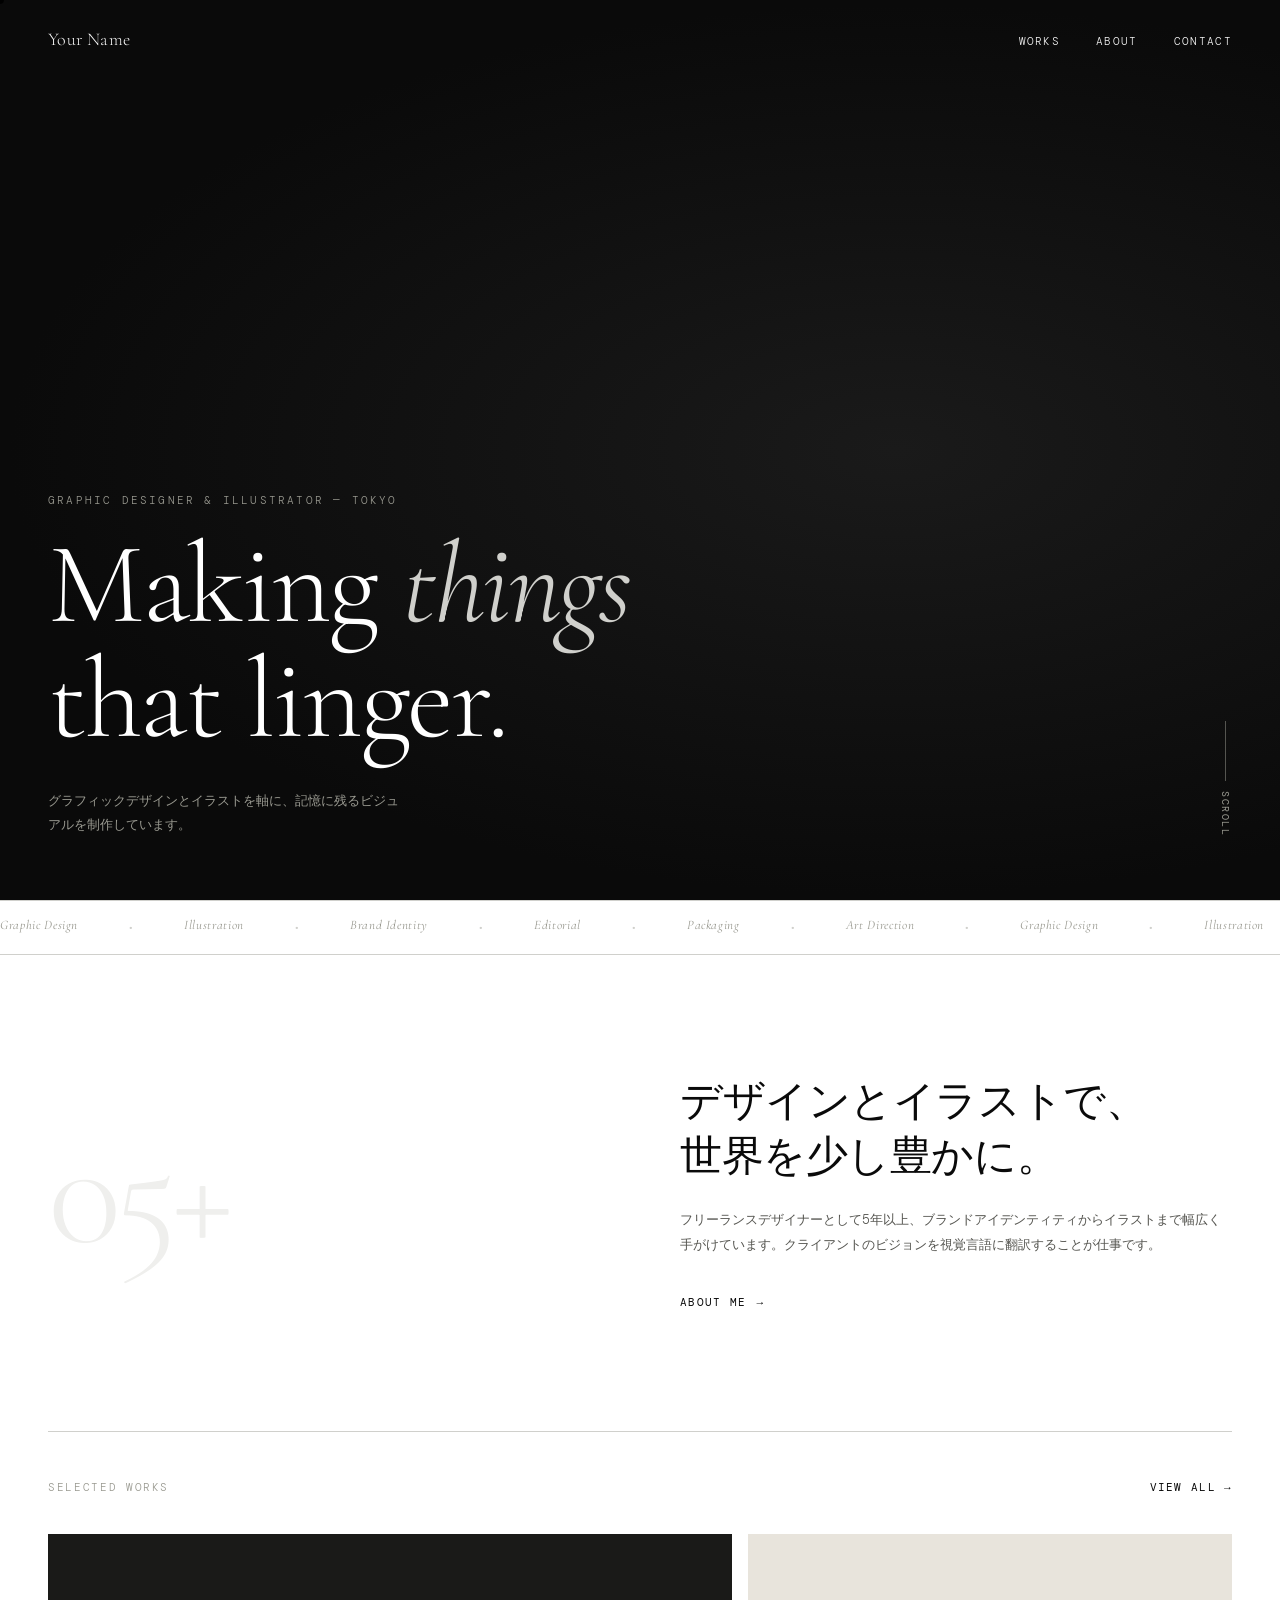
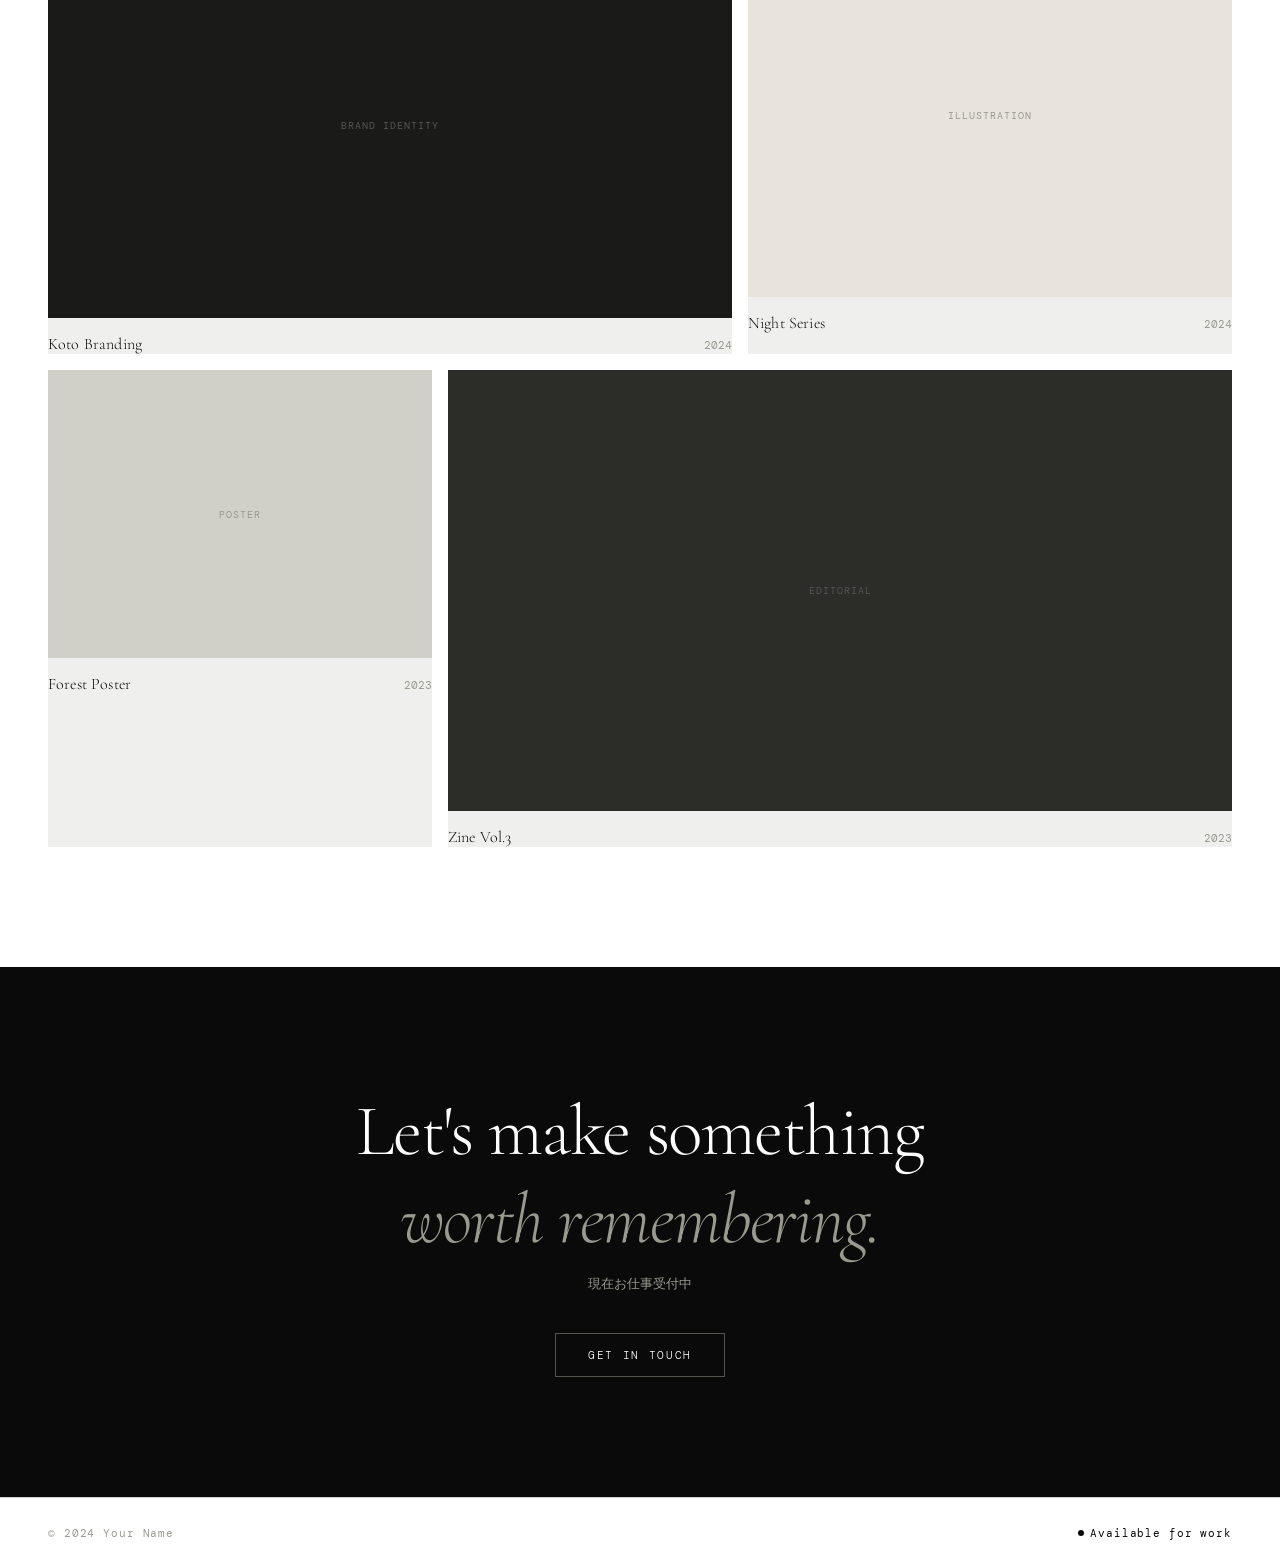
==== index.html @ 1dc5d1f5 "Add files via upload" ====
<!DOCTYPE html>
<html lang="ja">
<head>
  <meta charset="UTF-8" />
  <meta name="viewport" content="width=device-width, initial-scale=1.0" />
  <title>Your Name — Graphic Designer & Illustrator</title>
  <link rel="stylesheet" href="css/style.css" />
  <style>
    /* ── Hero ── */
    .hero {
      height: 100vh;
      background: var(--black);
      display: flex;
      flex-direction: column;
      justify-content: flex-end;
      padding: 0 48px 64px;
      position: relative;
      overflow: hidden;
    }

    .hero::before {
      content: '';
      position: absolute;
      inset: 0;
      background: radial-gradient(ellipse at 70% 50%, #1a1a1a 0%, var(--black) 70%);
    }

    .hero-eyebrow {
      font-size: 11px;
      font-weight: 300;
      color: var(--gray-500);
      letter-spacing: 0.2em;
      text-transform: uppercase;
      margin-bottom: 20px;
      position: relative;
      z-index: 1;
      opacity: 0;
      animation: fadeUp 1s var(--ease-out) 0.3s forwards;
    }

    .hero-title {
      font-family: var(--font-serif);
      font-size: clamp(56px, 9vw, 120px);
      font-weight: 300;
      color: var(--white);
      line-height: 1.0;
      letter-spacing: -0.02em;
      position: relative;
      z-index: 1;
      opacity: 0;
      animation: fadeUp 1.2s var(--ease-out) 0.5s forwards;
    }

    .hero-title em {
      font-style: italic;
      color: var(--gray-300);
    }

    .hero-sub {
      margin-top: 32px;
      font-size: 13px;
      font-weight: 300;
      color: var(--gray-500);
      line-height: 1.8;
      max-width: 360px;
      position: relative;
      z-index: 1;
      opacity: 0;
      animation: fadeUp 1s var(--ease-out) 0.8s forwards;
    }

    .hero-scroll {
      position: absolute;
      right: 48px;
      bottom: 64px;
      display: flex;
      flex-direction: column;
      align-items: center;
      gap: 10px;
      z-index: 1;
      opacity: 0;
      animation: fadeIn 1s var(--ease-out) 1.2s forwards;
    }

    .hero-scroll span {
      font-size: 10px;
      color: var(--gray-500);
      letter-spacing: 0.15em;
      text-transform: uppercase;
      writing-mode: vertical-rl;
    }

    .hero-scroll-line {
      width: 0.5px;
      height: 60px;
      background: var(--gray-700);
      position: relative;
      overflow: hidden;
    }

    .hero-scroll-line::after {
      content: '';
      position: absolute;
      top: -100%;
      left: 0;
      width: 100%;
      height: 100%;
      background: var(--gray-300);
      animation: scrollLine 2s var(--ease-in-out) 1.5s infinite;
    }

    @keyframes scrollLine {
      0% { top: -100%; }
      100% { top: 100%; }
    }

    @keyframes fadeUp {
      from { opacity: 0; transform: translateY(30px); }
      to { opacity: 1; transform: translateY(0); }
    }

    @keyframes fadeIn {
      from { opacity: 0; }
      to { opacity: 1; }
    }

    /* ── Marquee ── */
    .marquee-wrap {
      overflow: hidden;
      border-top: 0.5px solid var(--gray-300);
      border-bottom: 0.5px solid var(--gray-300);
      padding: 16px 0;
    }

    .marquee-track {
      display: flex;
      gap: 48px;
      animation: marquee 20s linear infinite;
      white-space: nowrap;
    }

    .marquee-item {
      font-family: var(--font-serif);
      font-size: 13px;
      font-style: italic;
      color: var(--gray-500);
      letter-spacing: 0.05em;
      flex-shrink: 0;
    }

    .marquee-dot {
      color: var(--gray-300);
    }

    @keyframes marquee {
      from { transform: translateX(0); }
      to { transform: translateX(-50%); }
    }

    /* ── About strip ── */
    .about-strip {
      padding: 120px 48px;
      display: grid;
      grid-template-columns: 1fr 1fr;
      gap: 80px;
      align-items: center;
    }

    .about-number {
      font-family: var(--font-serif);
      font-size: clamp(80px, 12vw, 160px);
      font-weight: 300;
      color: var(--gray-100);
      line-height: 1;
      letter-spacing: -0.04em;
    }

    .about-content h2 {
      font-family: var(--font-serif);
      font-size: clamp(28px, 4vw, 42px);
      font-weight: 300;
      line-height: 1.3;
      margin-bottom: 24px;
      letter-spacing: -0.01em;
    }

    .about-content p {
      font-size: 13px;
      font-weight: 300;
      color: var(--gray-700);
      line-height: 1.9;
      margin-bottom: 32px;
    }

    .text-link {
      font-size: 11px;
      letter-spacing: 0.12em;
      text-transform: uppercase;
      color: var(--black);
      display: inline-flex;
      align-items: center;
      gap: 10px;
    }

    .text-link::after {
      content: '→';
      transition: transform 0.3s var(--ease-out);
    }

    .text-link:hover::after {
      transform: translateX(6px);
    }

    /* ── Works section ── */
    .works-section {
      padding: 0 48px 120px;
    }

    .section-header {
      display: flex;
      justify-content: space-between;
      align-items: baseline;
      padding: 48px 0 40px;
      border-top: 0.5px solid var(--gray-300);
    }

    .section-label {
      font-size: 11px;
      font-weight: 300;
      letter-spacing: 0.15em;
      text-transform: uppercase;
      color: var(--gray-500);
    }

    .section-link {
      font-size: 11px;
      letter-spacing: 0.12em;
      text-transform: uppercase;
      display: inline-flex;
      align-items: center;
      gap: 8px;
      transition: gap 0.3s var(--ease-out);
    }

    .section-link:hover {
      gap: 14px;
    }

    .section-link::after { content: '→'; }

    /* Works grid */
    .works-grid {
      display: grid;
      grid-template-columns: repeat(12, 1fr);
      gap: 16px;
    }

    .work-card {
      position: relative;
      overflow: hidden;
      background: var(--gray-100);
      display: block;
    }

    .work-card:nth-child(1) { grid-column: span 7; }
    .work-card:nth-child(2) { grid-column: span 5; }
    .work-card:nth-child(3) { grid-column: span 4; }
    .work-card:nth-child(4) { grid-column: span 8; }

    .work-thumb {
      width: 100%;
      aspect-ratio: 4/3;
      display: flex;
      align-items: center;
      justify-content: center;
      overflow: hidden;
      position: relative;
    }

    .work-card:nth-child(1) .work-thumb,
    .work-card:nth-child(4) .work-thumb { aspect-ratio: 16/9; }

    .work-thumb-inner {
      width: 100%;
      height: 100%;
      transition: transform 0.8s var(--ease-out);
      display: flex;
      align-items: center;
      justify-content: center;
    }

    .work-card:hover .work-thumb-inner {
      transform: scale(1.04);
    }

    .work-thumb-label {
      font-size: 10px;
      color: var(--gray-500);
      letter-spacing: 0.1em;
      text-transform: uppercase;
    }

    .work-overlay {
      position: absolute;
      inset: 0;
      background: var(--black);
      opacity: 0;
      transition: opacity 0.4s var(--ease-out);
      display: flex;
      flex-direction: column;
      justify-content: flex-end;
      padding: 24px;
    }

    .work-card:hover .work-overlay {
      opacity: 0.85;
    }

    .work-overlay-title {
      font-family: var(--font-serif);
      font-size: 22px;
      font-weight: 300;
      color: var(--white);
      transform: translateY(10px);
      transition: transform 0.4s var(--ease-out);
      letter-spacing: -0.01em;
    }

    .work-overlay-cat {
      font-size: 10px;
      color: var(--gray-500);
      letter-spacing: 0.12em;
      text-transform: uppercase;
      margin-top: 4px;
      transform: translateY(10px);
      transition: transform 0.4s var(--ease-out) 0.05s;
    }

    .work-card:hover .work-overlay-title,
    .work-card:hover .work-overlay-cat {
      transform: translateY(0);
    }

    .work-info {
      padding: 16px 0 0;
      display: flex;
      justify-content: space-between;
      align-items: baseline;
    }

    .work-name {
      font-family: var(--font-serif);
      font-size: 16px;
      font-weight: 300;
      letter-spacing: 0.01em;
    }

    .work-year {
      font-size: 11px;
      color: var(--gray-500);
    }

    /* ── CTA section ── */
    .cta-section {
      padding: 120px 48px;
      background: var(--black);
      text-align: center;
    }

    .cta-section h2 {
      font-family: var(--font-serif);
      font-size: clamp(36px, 6vw, 72px);
      font-weight: 300;
      color: var(--white);
      letter-spacing: -0.02em;
      margin-bottom: 12px;
    }

    .cta-section h2 em {
      font-style: italic;
      color: var(--gray-500);
    }

    .cta-section p {
      font-size: 13px;
      color: var(--gray-500);
      margin-bottom: 40px;
    }

    .btn-outline {
      display: inline-block;
      border: 0.5px solid var(--gray-700);
      color: var(--white);
      font-family: var(--font-mono);
      font-size: 11px;
      font-weight: 300;
      letter-spacing: 0.15em;
      text-transform: uppercase;
      padding: 14px 32px;
      transition: background 0.3s, color 0.3s, border-color 0.3s;
    }

    .btn-outline:hover {
      background: var(--white);
      color: var(--black);
      border-color: var(--white);
    }

    @media (max-width: 768px) {
      .hero { padding: 0 24px 48px; }
      .hero-scroll { display: none; }
      .about-strip { grid-template-columns: 1fr; padding: 80px 24px; gap: 40px; }
      .works-section { padding: 0 24px 80px; }
      .work-card:nth-child(n) { grid-column: span 12; }
      .cta-section { padding: 80px 24px; }
    }
  </style>
</head>
<body>

  <div class="cursor"></div>

  <nav class="nav">
    <a href="index.html" class="nav-logo">Your Name</a>
    <ul class="nav-links">
      <li><a href="works.html">Works</a></li>
      <li><a href="about.html">About</a></li>
      <li><a href="contact.html">Contact</a></li>
    </ul>
  </nav>

  <!-- Hero -->
  <section class="hero">
    <p class="hero-eyebrow">Graphic Designer &amp; Illustrator — Tokyo</p>
    <h1 class="hero-title">Making <em>things</em><br>that linger.</h1>
    <p class="hero-sub">グラフィックデザインとイラストを軸に、記憶に残るビジュアルを制作しています。</p>
    <div class="hero-scroll">
      <div class="hero-scroll-line"></div>
      <span>Scroll</span>
    </div>
  </section>

  <!-- Marquee -->
  <div class="marquee-wrap">
    <div class="marquee-track">
      <span class="marquee-item">Graphic Design</span>
      <span class="marquee-dot">·</span>
      <span class="marquee-item">Illustration</span>
      <span class="marquee-dot">·</span>
      <span class="marquee-item">Brand Identity</span>
      <span class="marquee-dot">·</span>
      <span class="marquee-item">Editorial</span>
      <span class="marquee-dot">·</span>
      <span class="marquee-item">Packaging</span>
      <span class="marquee-dot">·</span>
      <span class="marquee-item">Art Direction</span>
      <span class="marquee-dot">·</span>
      <span class="marquee-item">Graphic Design</span>
      <span class="marquee-dot">·</span>
      <span class="marquee-item">Illustration</span>
      <span class="marquee-dot">·</span>
      <span class="marquee-item">Brand Identity</span>
      <span class="marquee-dot">·</span>
      <span class="marquee-item">Editorial</span>
      <span class="marquee-dot">·</span>
      <span class="marquee-item">Packaging</span>
      <span class="marquee-dot">·</span>
      <span class="marquee-item">Art Direction</span>
      <span class="marquee-dot">·</span>
    </div>
  </div>

  <!-- About strip -->
  <section class="about-strip">
    <div class="about-number js-scroll-reveal">05+</div>
    <div class="about-content">
      <h2 class="js-scroll-reveal">デザインとイラストで、<br>世界を少し豊かに。</h2>
      <p class="js-scroll-reveal reveal-delay-1">フリーランスデザイナーとして5年以上、ブランドアイデンティティからイラストまで幅広く手がけています。クライアントのビジョンを視覚言語に翻訳することが仕事です。</p>
      <a href="about.html" class="text-link js-scroll-reveal reveal-delay-2">About me</a>
    </div>
  </section>

  <!-- Works -->
  <section class="works-section">
    <div class="section-header js-scroll-reveal">
      <span class="section-label">Selected Works</span>
      <a href="works.html" class="section-link">View all</a>
    </div>

    <div class="works-grid">
      <a href="work-detail.html" class="work-card js-scroll-reveal">
        <div class="work-thumb">
          <div class="work-thumb-inner" style="background: #1a1a18;">
            <span class="work-thumb-label" style="color:#555;">Brand Identity</span>
          </div>
        </div>
        <div class="work-overlay">
          <div class="work-overlay-title">Koto Branding</div>
          <div class="work-overlay-cat">Graphic Design · 2024</div>
        </div>
        <div class="work-info">
          <span class="work-name">Koto Branding</span>
          <span class="work-year">2024</span>
        </div>
      </a>

      <a href="work-detail.html" class="work-card js-scroll-reveal reveal-delay-1">
        <div class="work-thumb">
          <div class="work-thumb-inner" style="background: #e8e4dc;">
            <span class="work-thumb-label">Illustration</span>
          </div>
        </div>
        <div class="work-overlay">
          <div class="work-overlay-title">Night Series</div>
          <div class="work-overlay-cat">Illustration · 2024</div>
        </div>
        <div class="work-info">
          <span class="work-name">Night Series</span>
          <span class="work-year">2024</span>
        </div>
      </a>

      <a href="work-detail.html" class="work-card js-scroll-reveal reveal-delay-2">
        <div class="work-thumb">
          <div class="work-thumb-inner" style="background: #d0cfc8;">
            <span class="work-thumb-label">Poster</span>
          </div>
        </div>
        <div class="work-overlay">
          <div class="work-overlay-title">Forest Poster</div>
          <div class="work-overlay-cat">Graphic Design · 2023</div>
        </div>
        <div class="work-info">
          <span class="work-name">Forest Poster</span>
          <span class="work-year">2023</span>
        </div>
      </a>

      <a href="work-detail.html" class="work-card js-scroll-reveal reveal-delay-3">
        <div class="work-thumb">
          <div class="work-thumb-inner" style="background: #2c2c28;">
            <span class="work-thumb-label" style="color:#555;">Editorial</span>
          </div>
        </div>
        <div class="work-overlay">
          <div class="work-overlay-title">Zine Vol.3</div>
          <div class="work-overlay-cat">Illustration · 2023</div>
        </div>
        <div class="work-info">
          <span class="work-name">Zine Vol.3</span>
          <span class="work-year">2023</span>
        </div>
      </a>
    </div>
  </section>

  <!-- CTA -->
  <section class="cta-section">
    <h2 class="js-scroll-reveal">Let's make something<br><em>worth remembering.</em></h2>
    <p class="js-scroll-reveal reveal-delay-1">現在お仕事受付中</p>
    <a href="contact.html" class="btn-outline js-scroll-reveal reveal-delay-2">Get in touch</a>
  </section>

  <footer class="footer">
    <div class="footer-left">© 2024 Your Name</div>
    <div class="footer-right">
      <div class="footer-dot"></div>
      Available for work
    </div>
  </footer>

  <script src="js/main.js"></script>
</body>
</html>
---- css/style.css ----
@import url('https://fonts.googleapis.com/css2?family=Cormorant+Garamond:ital,wght@0,300;0,400;0,500;1,300;1,400&family=DM+Mono:wght@300;400&display=swap');

*, *::before, *::after {
  box-sizing: border-box;
  margin: 0;
  padding: 0;
}

:root {
  --white: #ffffff;
  --off-white: #f7f7f5;
  --gray-100: #efefed;
  --gray-300: #d0d0cc;
  --gray-500: #999990;
  --gray-700: #555550;
  --black: #0a0a0a;
  --font-serif: 'Cormorant Garamond', Georgia, serif;
  --font-mono: 'DM Mono', monospace;
  --ease-out: cubic-bezier(0.16, 1, 0.3, 1);
  --ease-in-out: cubic-bezier(0.65, 0, 0.35, 1);
}

html {
  font-family: var(--font-mono);
  background: var(--white);
  color: var(--black);
  -webkit-font-smoothing: antialiased;
  scroll-behavior: smooth;
}

body {
  min-height: 100vh;
  overflow-x: hidden;
}

a { text-decoration: none; color: inherit; }
img { display: block; width: 100%; height: 100%; object-fit: cover; }

/* ── Custom cursor ── */
*, *::before, *::after { cursor: none !important; }

.cursor {
  position: fixed;
  width: 8px;
  height: 8px;
  background: var(--black);
  border-radius: 50%;
  pointer-events: none;
  z-index: 9999;
  transform: translate(-50%, -50%);
  transition: width 0.3s var(--ease-out), height 0.3s var(--ease-out), background 0.3s;
  mix-blend-mode: difference;
}

.cursor.hover {
  width: 40px;
  height: 40px;
}

/* ── Nav ── */
.nav {
  position: fixed;
  top: 0;
  left: 0;
  right: 0;
  z-index: 100;
  display: flex;
  justify-content: space-between;
  align-items: center;
  padding: 28px 48px;
  mix-blend-mode: difference;
}

.nav-logo {
  font-family: var(--font-serif);
  font-size: 18px;
  font-weight: 300;
  color: var(--white);
  letter-spacing: 0.02em;
}

.nav-links {
  display: flex;
  gap: 36px;
  list-style: none;
}

.nav-links a {
  font-size: 11px;
  font-weight: 300;
  color: var(--white);
  letter-spacing: 0.12em;
  text-transform: uppercase;
  position: relative;
}

.nav-links a::after {
  content: '';
  position: absolute;
  bottom: -2px;
  left: 0;
  width: 0;
  height: 0.5px;
  background: var(--white);
  transition: width 0.4s var(--ease-out);
}

.nav-links a:hover::after,
.nav-links a.active::after {
  width: 100%;
}

/* ── Scroll reveal ── */
.reveal {
  opacity: 0;
  transform: translateY(32px);
  transition: opacity 0.9s var(--ease-out), transform 0.9s var(--ease-out);
}

.reveal.visible {
  opacity: 1;
  transform: translateY(0);
}

.reveal-delay-1 { transition-delay: 0.1s; }
.reveal-delay-2 { transition-delay: 0.2s; }
.reveal-delay-3 { transition-delay: 0.3s; }
.reveal-delay-4 { transition-delay: 0.4s; }

/* ── Section divider ── */
.divider {
  width: 100%;
  height: 0.5px;
  background: var(--gray-300);
}

/* ── Footer ── */
.footer {
  padding: 28px 48px;
  display: flex;
  justify-content: space-between;
  align-items: center;
  border-top: 0.5px solid var(--gray-300);
}

.footer-left {
  font-size: 11px;
  color: var(--gray-500);
  letter-spacing: 0.08em;
}

.footer-right {
  display: flex;
  align-items: center;
  gap: 6px;
  font-size: 11px;
  color: var(--black);
  letter-spacing: 0.08em;
}

.footer-dot {
  width: 6px;
  height: 6px;
  border-radius: 50%;
  background: var(--black);
  animation: pulse 2s infinite;
}

@keyframes pulse {
  0%, 100% { opacity: 1; }
  50% { opacity: 0.3; }
}

/* ── Scroll JS ── */
.js-scroll-reveal {
  opacity: 0;
  transform: translateY(40px);
  transition: opacity 1s var(--ease-out), transform 1s var(--ease-out);
}

.js-scroll-reveal.in-view {
  opacity: 1;
  transform: none;
}

/* ── Responsive ── */
@media (max-width: 768px) {
  .nav { padding: 20px 24px; }
  .footer { padding: 20px 24px; flex-direction: column; gap: 12px; }
}
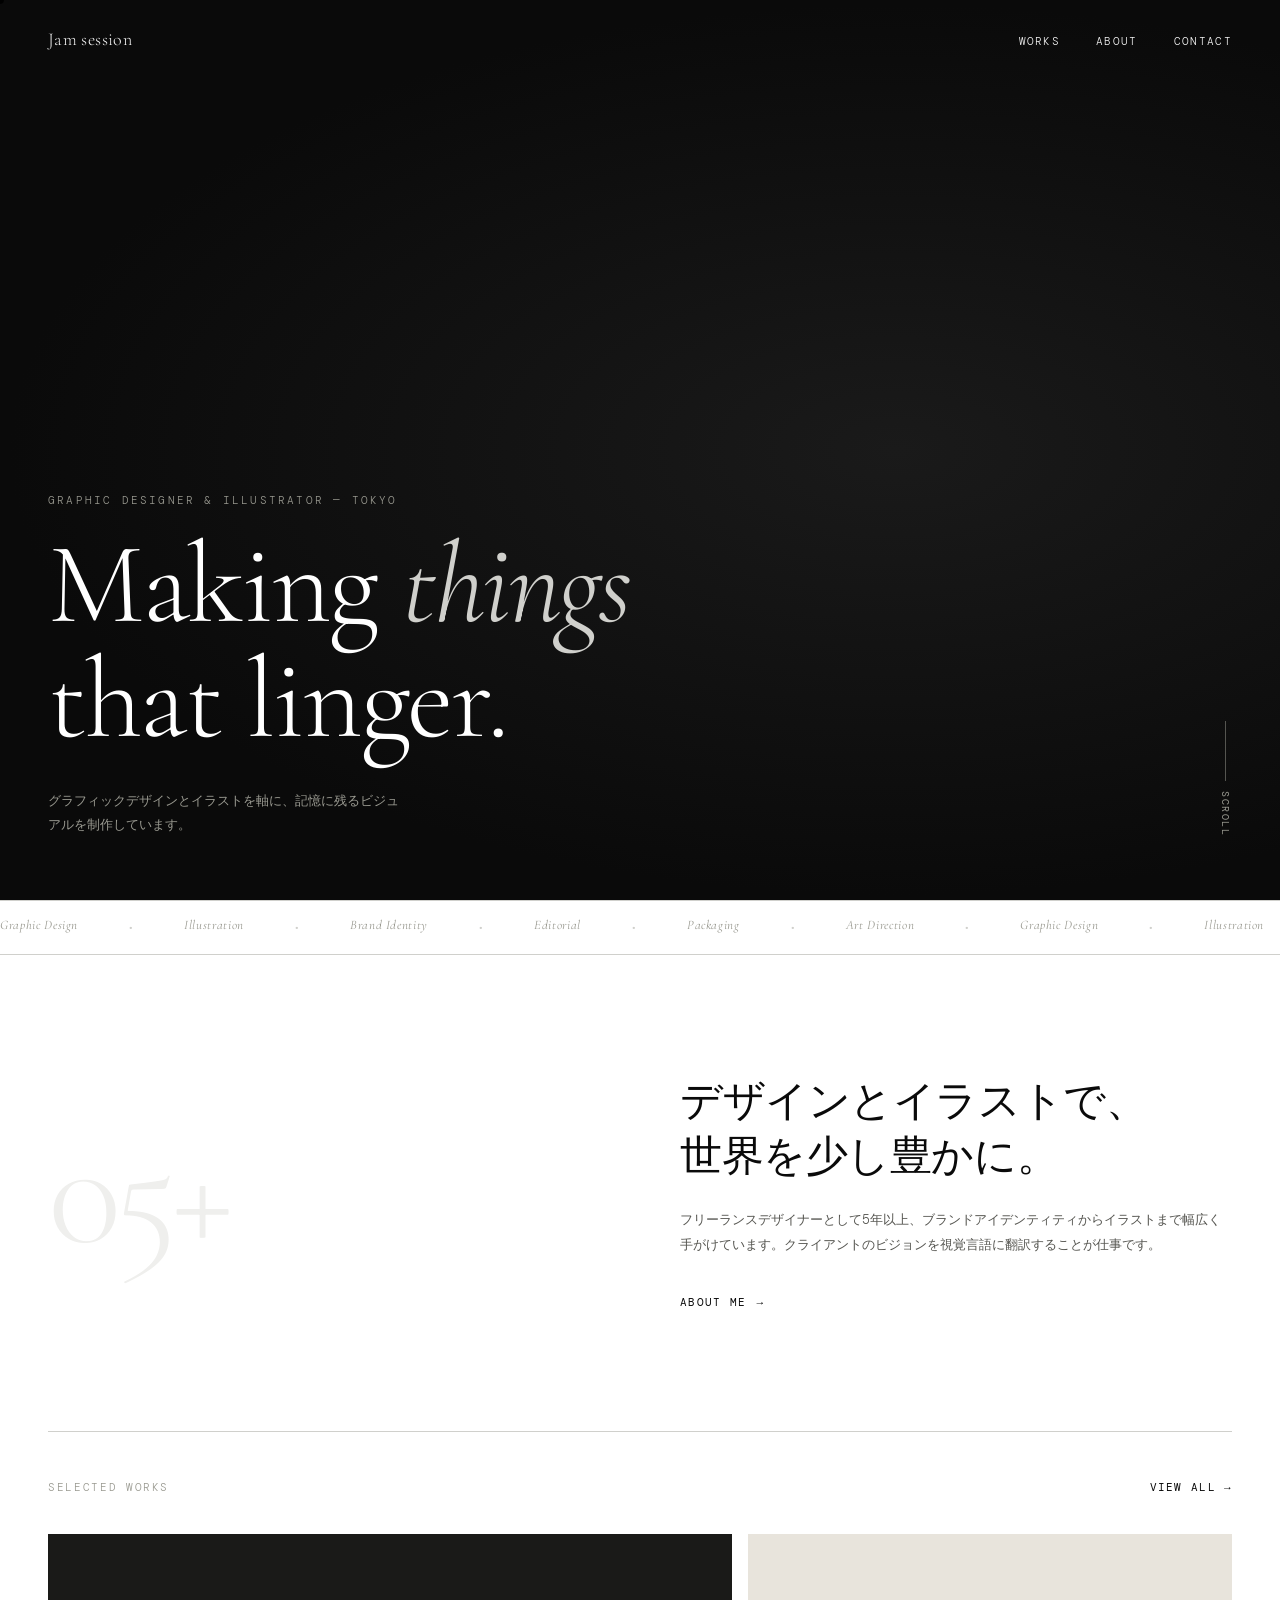
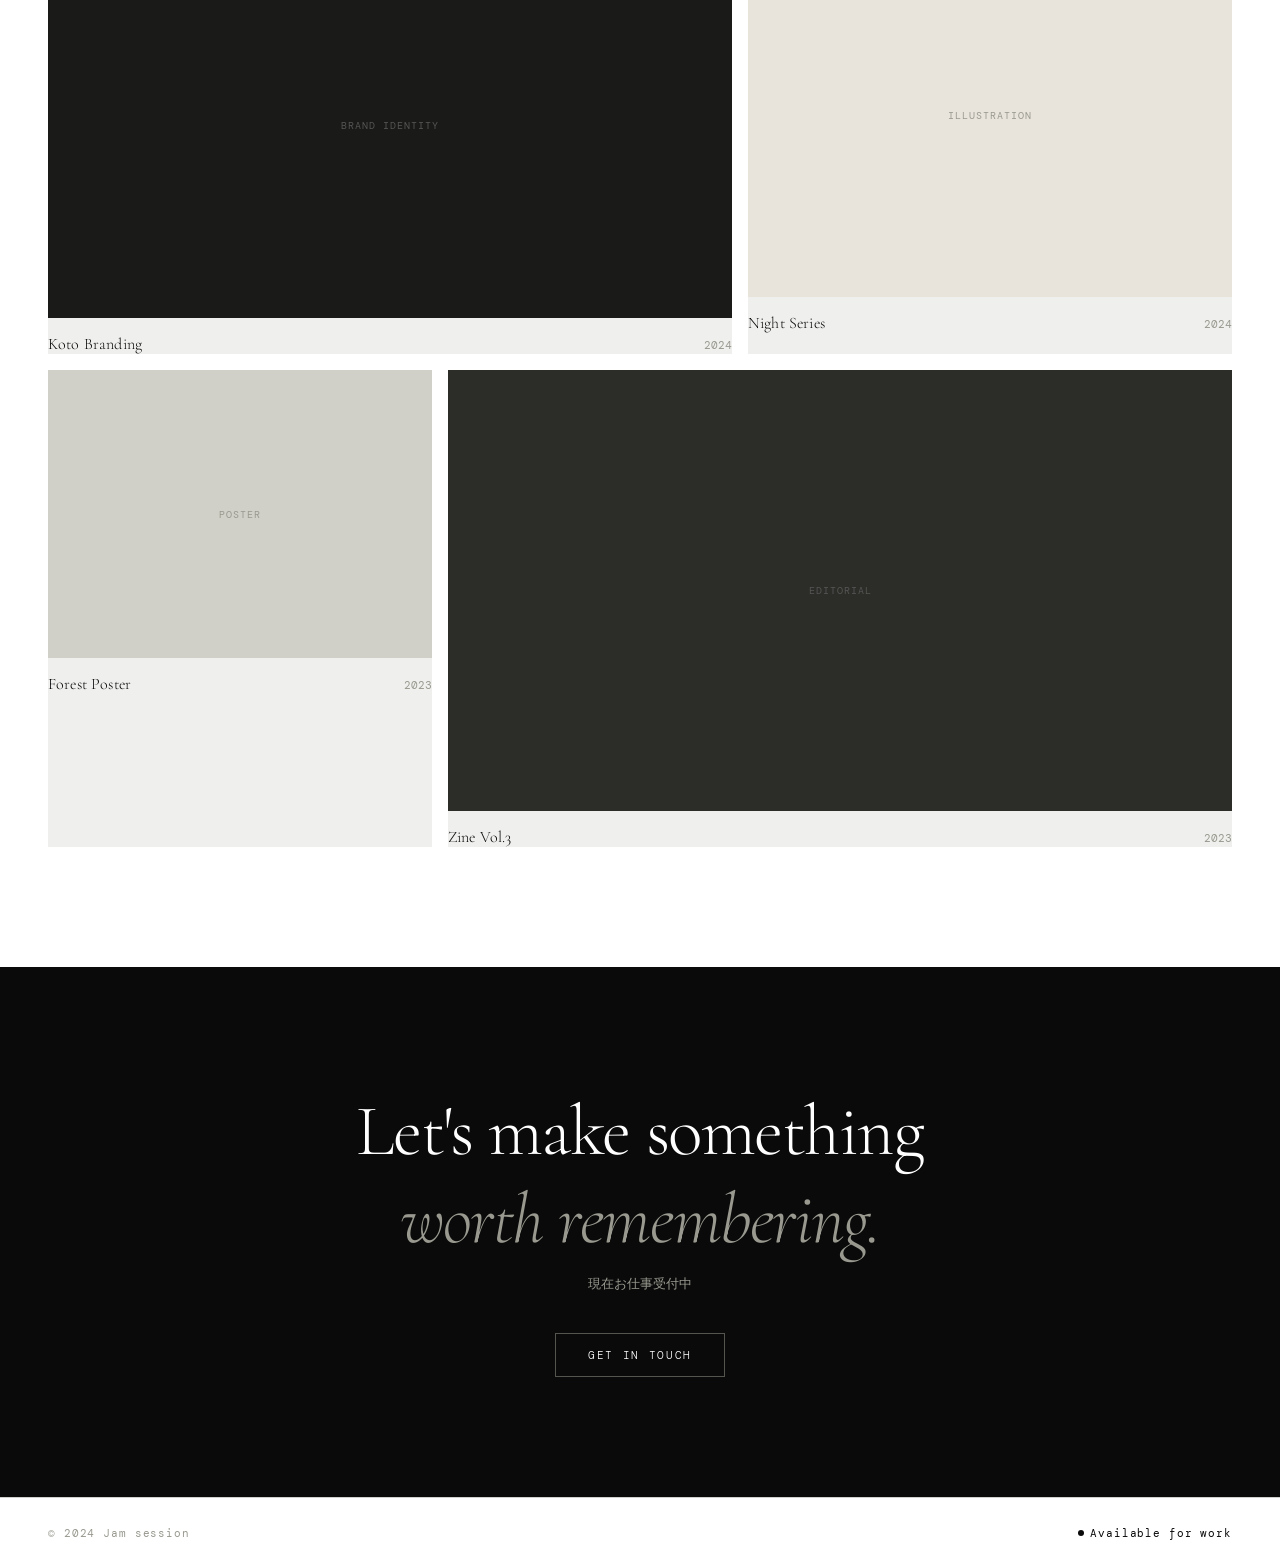
==== commit 61b8e5c0: "Update index.html" ====
--- a/index.html
+++ b/index.html
@@ -3,7 +3,7 @@
 <head>
   <meta charset="UTF-8" />
   <meta name="viewport" content="width=device-width, initial-scale=1.0" />
-  <title>Your Name — Graphic Designer & Illustrator</title>
+  <title>Jam session — Graphic Designer & Illustrator</title>
   <link rel="stylesheet" href="css/style.css" />
   <style>
     /* ── Hero ── */
@@ -421,7 +421,7 @@
   <div class="cursor"></div>
 
   <nav class="nav">
-    <a href="index.html" class="nav-logo">Your Name</a>
+    <a href="index.html" class="nav-logo">Jam session</a>
     <ul class="nav-links">
       <li><a href="works.html">Works</a></li>
       <li><a href="about.html">About</a></li>
@@ -562,7 +562,7 @@
   </section>
 
   <footer class="footer">
-    <div class="footer-left">© 2024 Your Name</div>
+    <div class="footer-left">© 2024 Jam session</div>
     <div class="footer-right">
       <div class="footer-dot"></div>
       Available for work
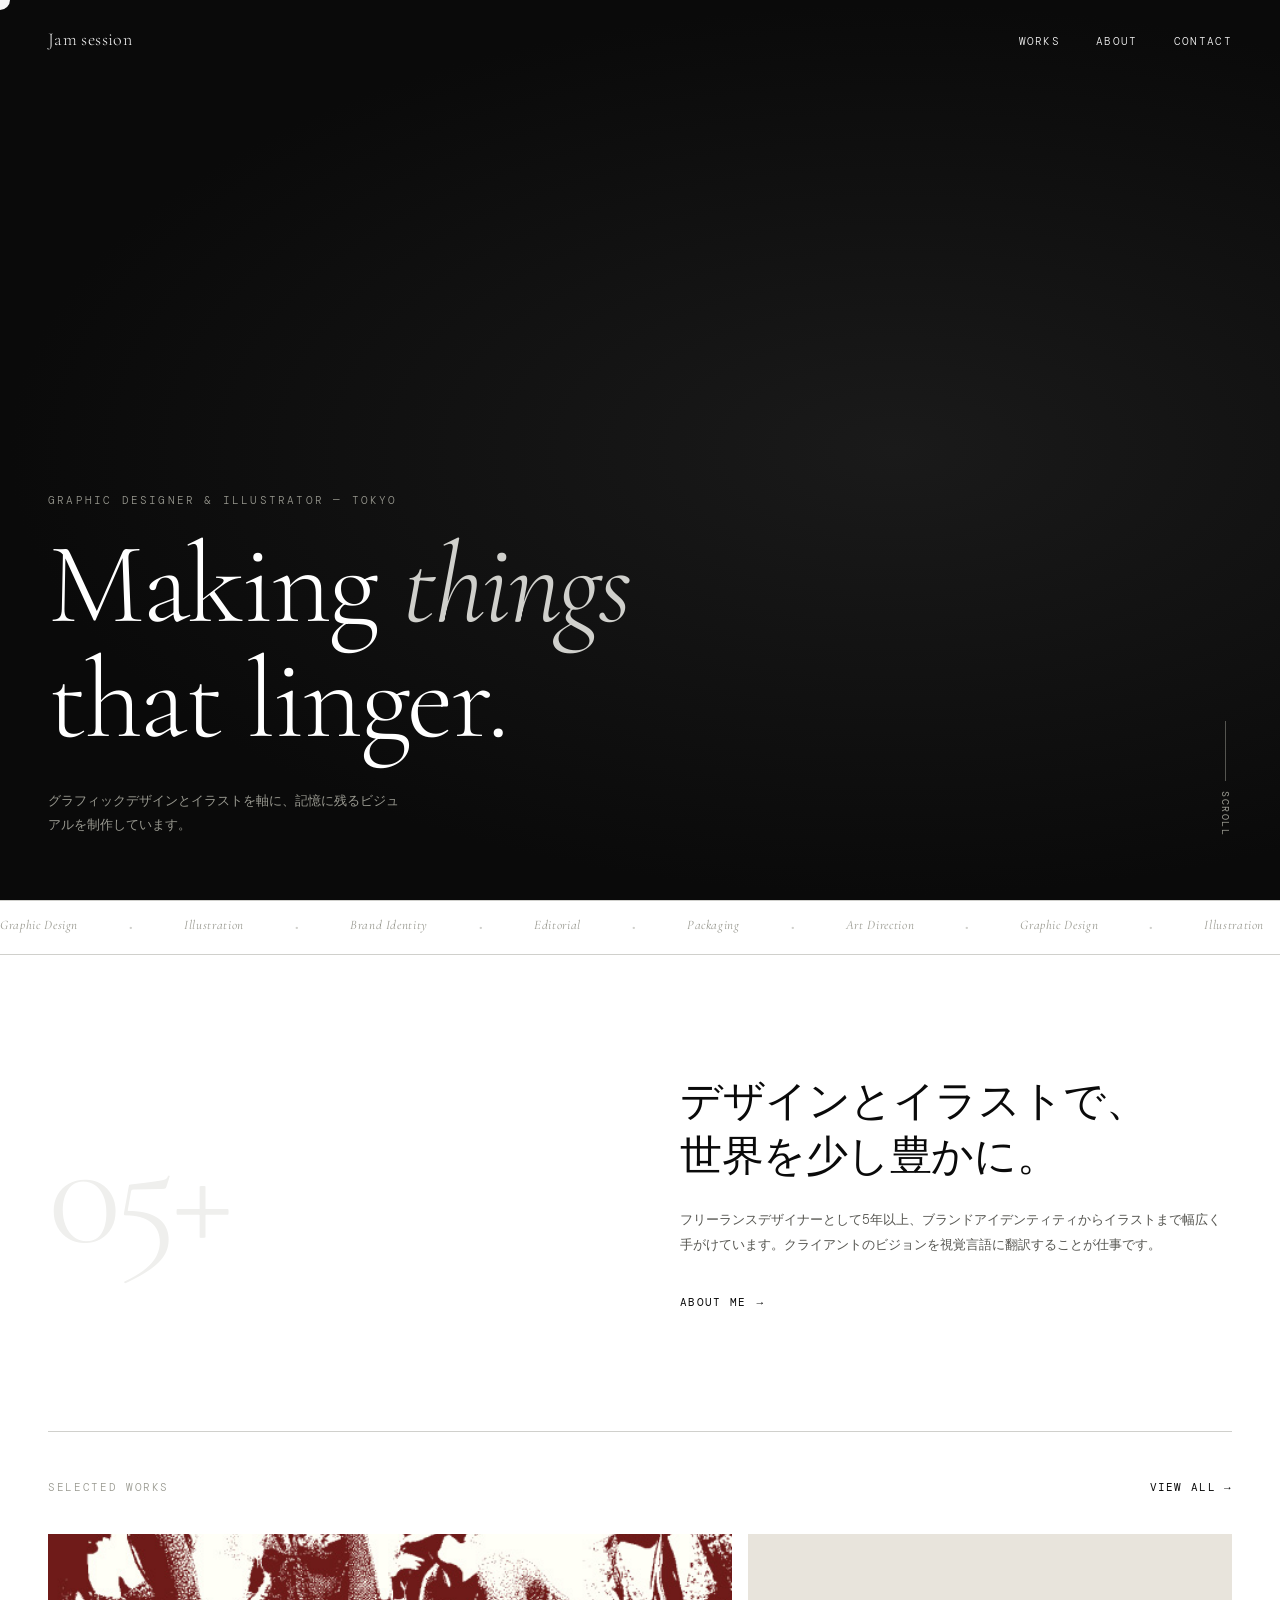
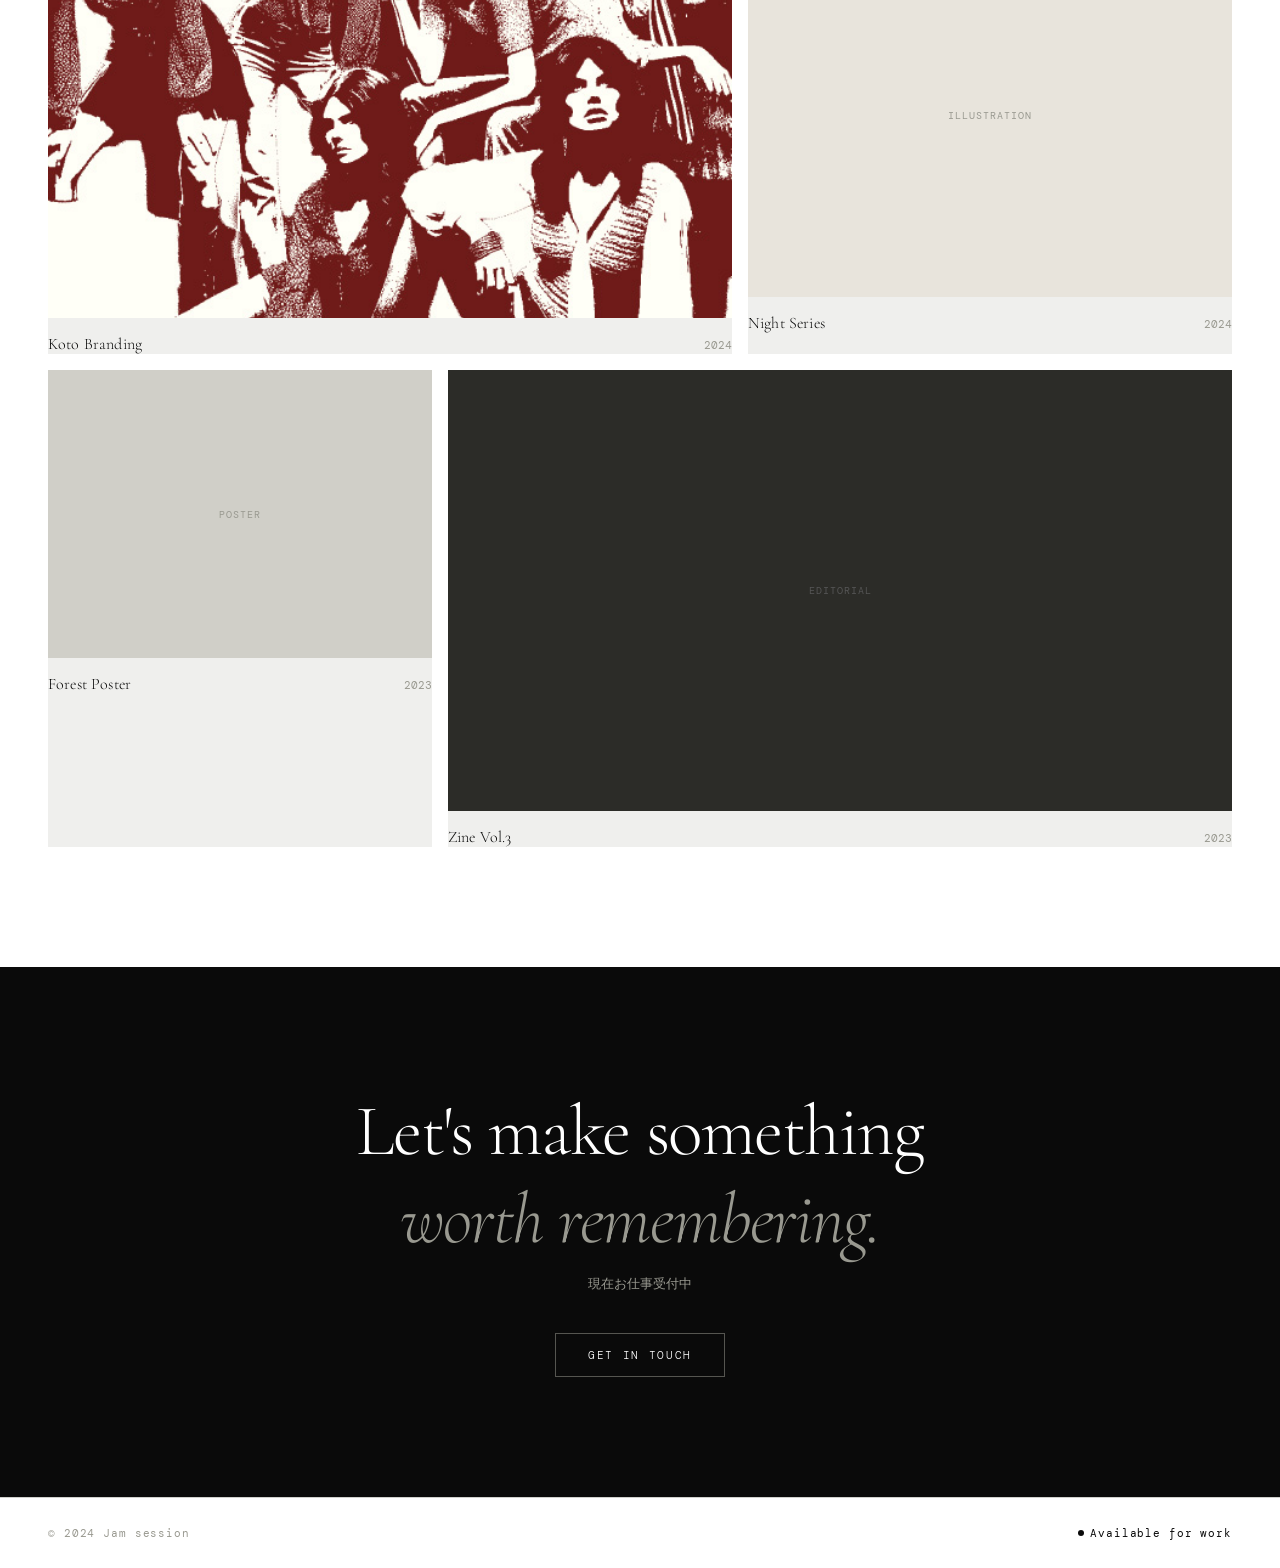
==== commit 48749285: "Update index.html" ====
--- a/index.html
+++ b/index.html
@@ -490,8 +490,8 @@
     <div class="works-grid">
       <a href="work-detail.html" class="work-card js-scroll-reveal">
         <div class="work-thumb">
-          <div class="work-thumb-inner" style="background: #1a1a18;">
-            <span class="work-thumb-label" style="color:#555;">Brand Identity</span>
+          <div class="work-thumb-inner">
+            <img src="Images/peopleknit.jpg" alt="Koto Branding">
           </div>
         </div>
         <div class="work-overlay">
--- a/css/style.css
+++ b/css/style.css
@@ -188,3 +188,36 @@
   .nav { padding: 20px 24px; }
   .footer { padding: 20px 24px; flex-direction: column; gap: 12px; }
 }
+/* ── カスタムカーソルのスタイル ── */
+/* パソコン画面の時だけカスタムカーソルを有効にする */
+@media (pointer: fine) {
+  body {
+    /* デフォルトの矢印カーソルを非表示にする */
+    cursor: none;
+  }
+  
+  /* リンクやボタンに乗ったときもデフォルトの指マークにさせない */
+  a, button, .work-card, .filter-btn, .work-row {
+    cursor: none !important;
+  }
+
+  .cursor {
+    width: 20px;
+    height: 20px;
+    background-color: var(--white); /* 基本は白 */
+    border-radius: 50%;
+    position: fixed;
+    transform: translate(-50%, -50%);
+    pointer-events: none; /* マウスイベントを透過（クリックの邪魔をしない） */
+    z-index: 99999; /* 一番手前に表示 */
+    mix-blend-mode: difference; /* 【重要】背景が白なら黒、黒なら白に自動反転する魔法のプロパティ */
+    transition: width 0.3s var(--ease-out), height 0.3s var(--ease-out), background-color 0.3s;
+  }
+
+  /* main.jsでリンクに乗った時に 'hover' クラスがつくので、その時の演出 */
+  .cursor.hover {
+    width: 50px; /* ホバー時に一回り大きくする */
+    height: 50px;
+    background-color: var(--white);
+  }
+}
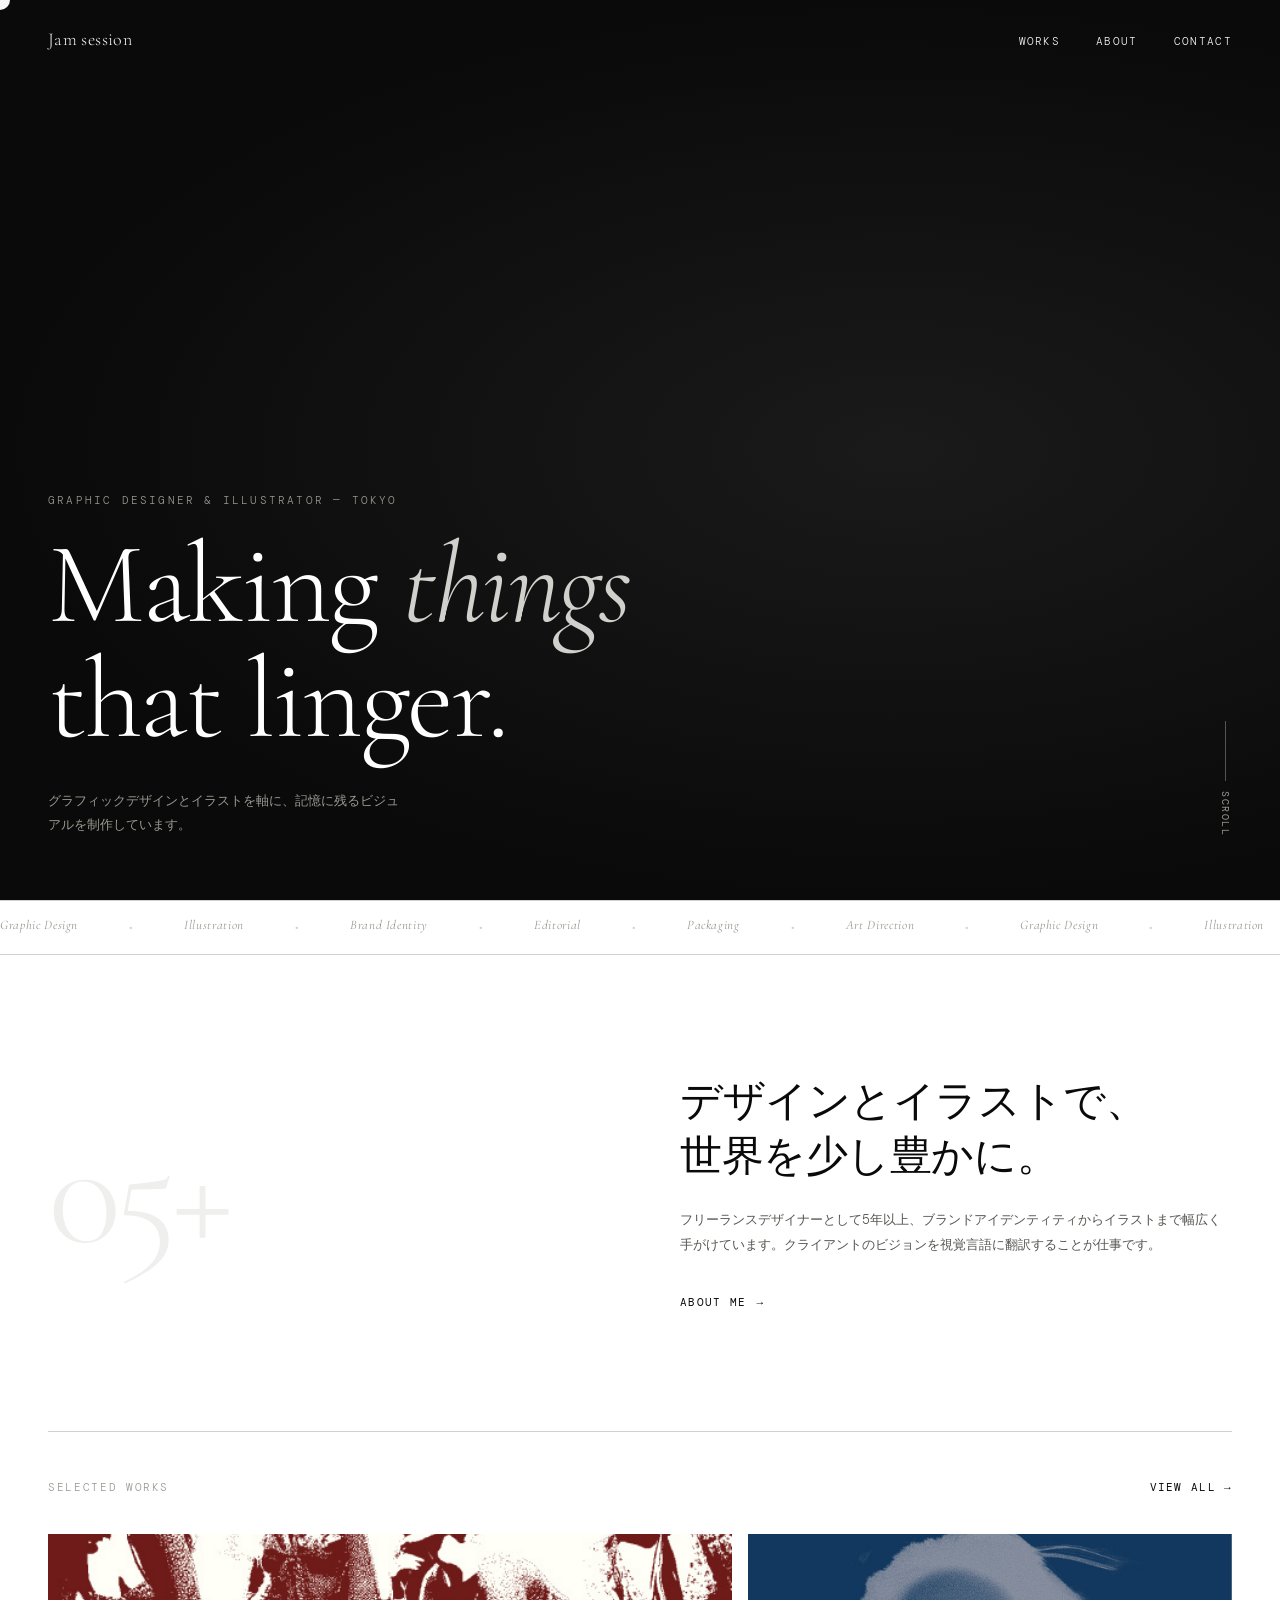
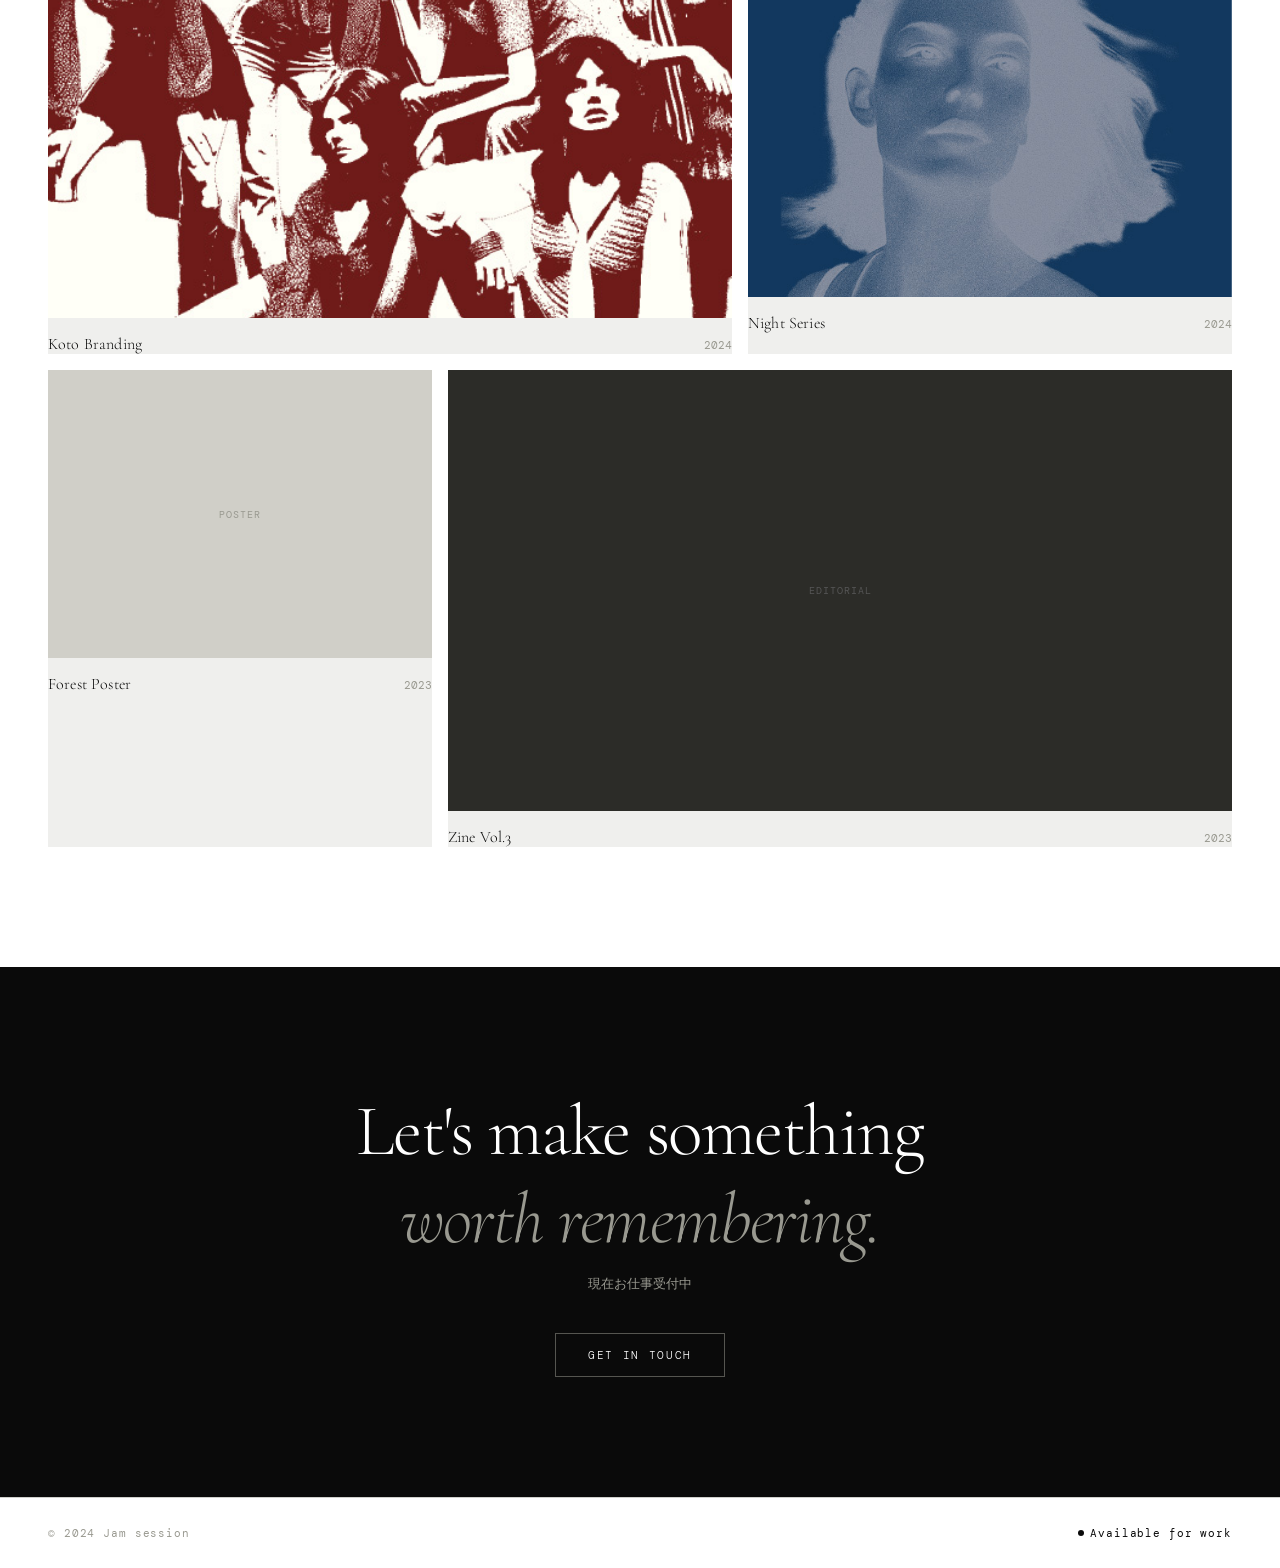
==== commit c1a7a4a8: "Update index.html" ====
--- a/index.html
+++ b/index.html
@@ -506,8 +506,8 @@
 
       <a href="work-detail.html" class="work-card js-scroll-reveal reveal-delay-1">
         <div class="work-thumb">
-          <div class="work-thumb-inner" style="background: #e8e4dc;">
-            <span class="work-thumb-label">Illustration</span>
+          <div class="work-thumb-inner">
+            <img src="Images/peopledenim.jpg" alt="ILLUSTRATION">
           </div>
         </div>
         <div class="work-overlay">
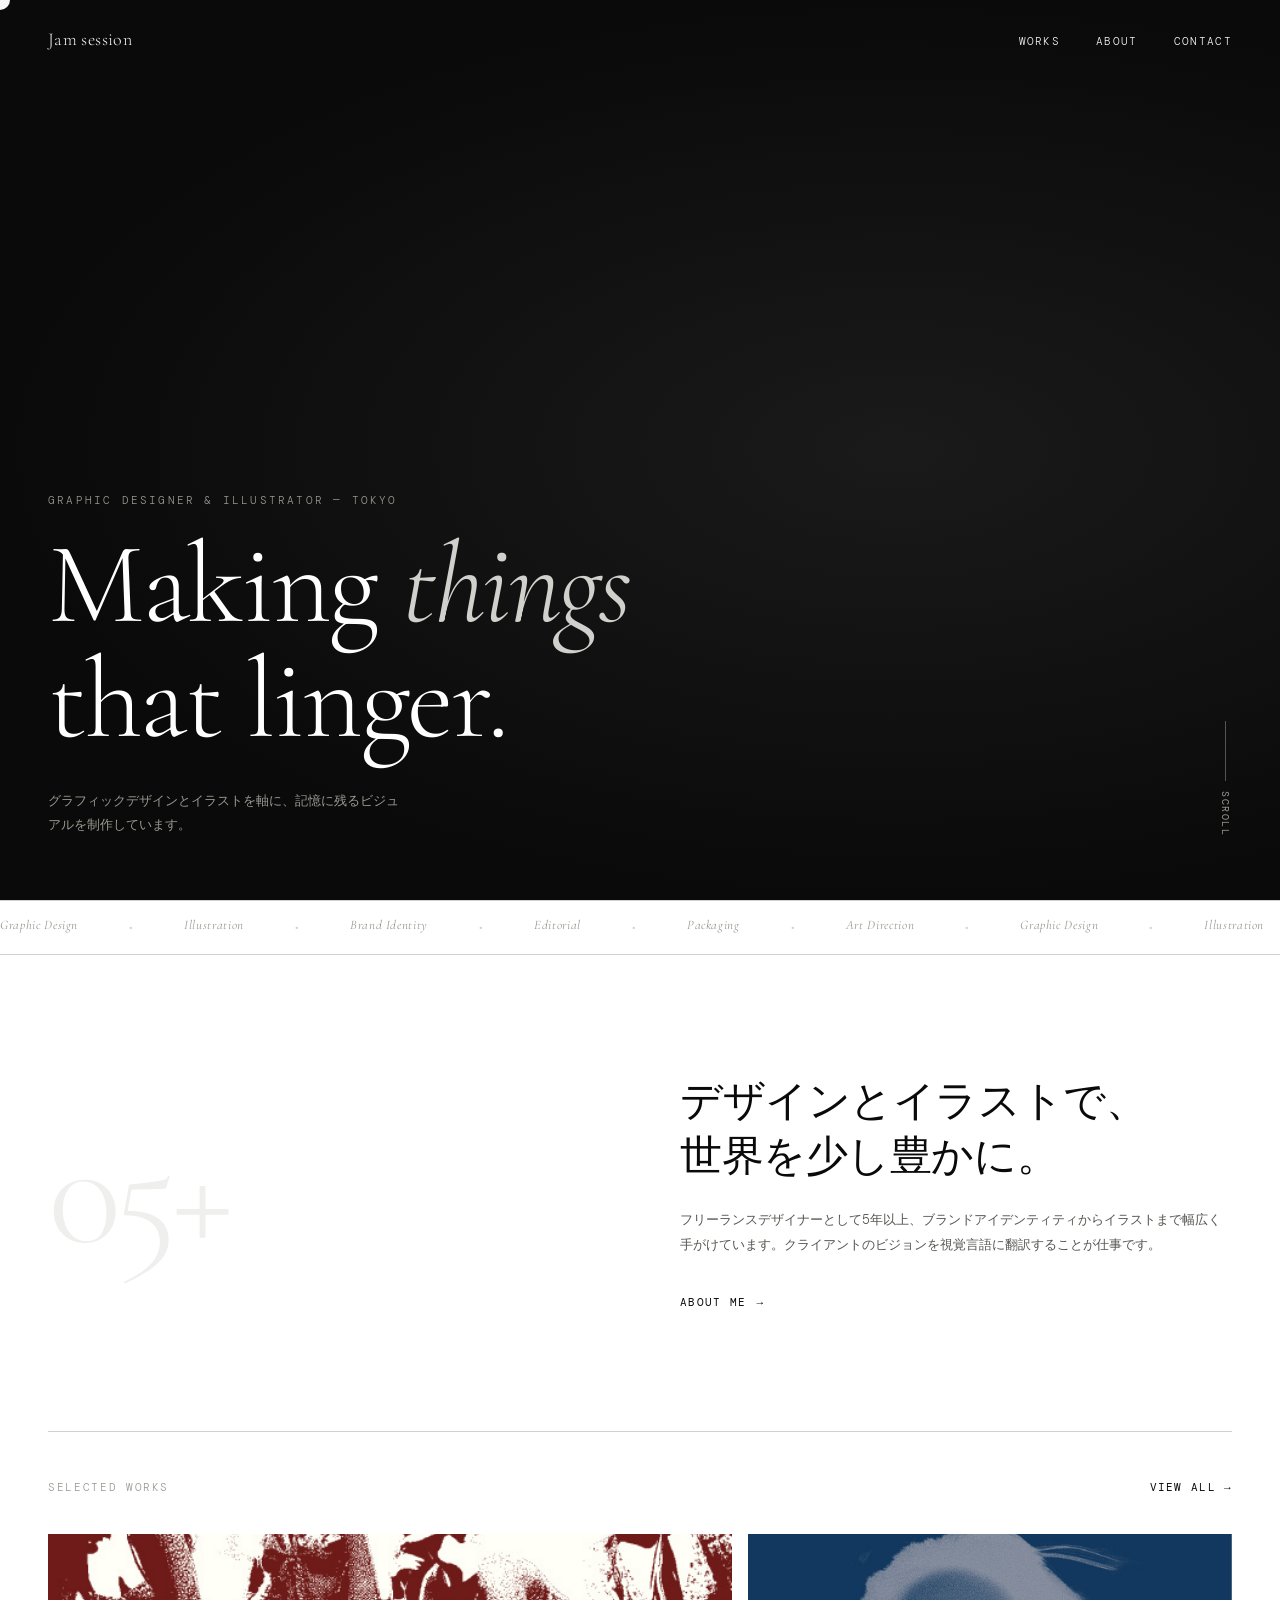
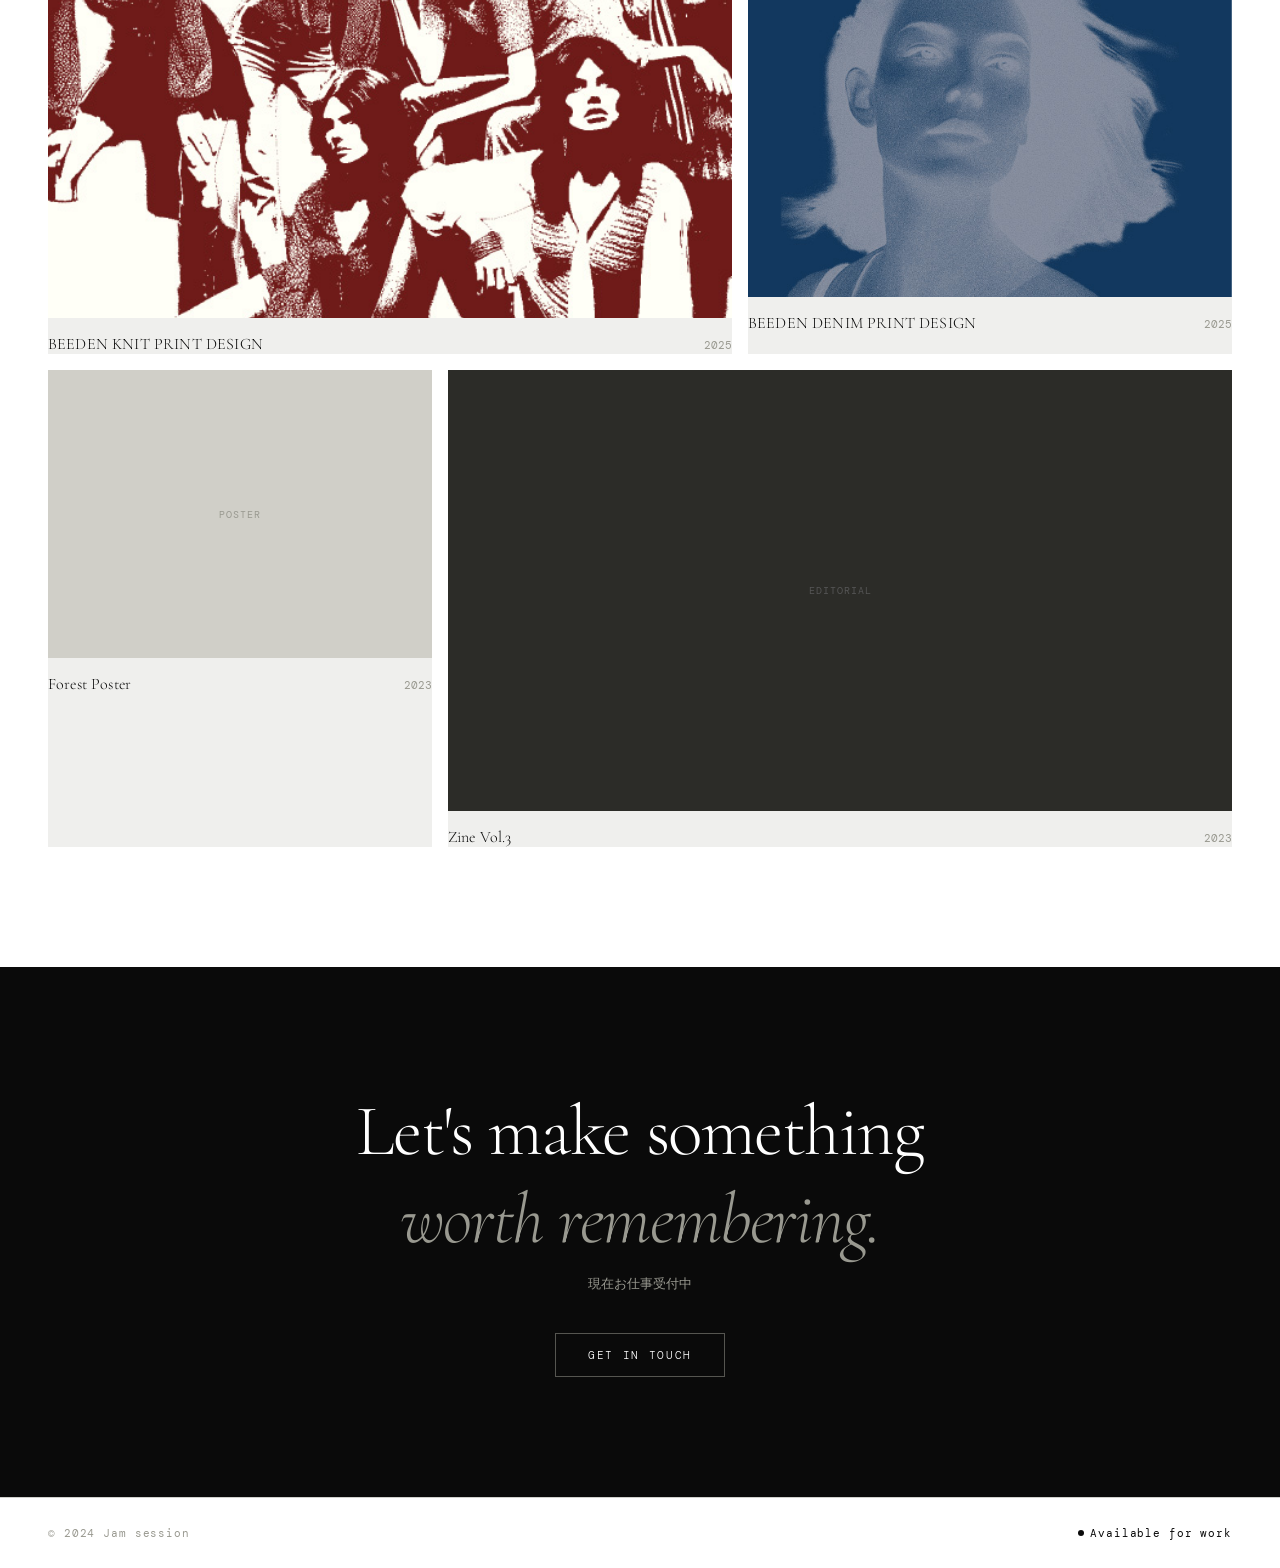
==== commit 36f71dfb: "Update index.html" ====
--- a/index.html
+++ b/index.html
@@ -414,6 +414,11 @@
       .work-card:nth-child(n) { grid-column: span 12; }
       .cta-section { padding: 80px 24px; }
     }
+    .work-thumb-inner img {
+      width: 100%;
+      height: 100%;
+      object-fit: cover;
+    }
   </style>
 </head>
 <body>
@@ -495,12 +500,12 @@
           </div>
         </div>
         <div class="work-overlay">
-          <div class="work-overlay-title">Koto Branding</div>
-          <div class="work-overlay-cat">Graphic Design · 2024</div>
+          <div class="work-overlay-title">BEEDEN KNIT PRINT DESIGN</div>
+          <div class="work-overlay-cat">Graphic Design · 2025</div>
         </div>
         <div class="work-info">
-          <span class="work-name">Koto Branding</span>
-          <span class="work-year">2024</span>
+          <span class="work-name">BEEDEN KNIT PRINT DESIGN</span>
+          <span class="work-year">2025</span>
         </div>
       </a>
 
@@ -511,12 +516,12 @@
           </div>
         </div>
         <div class="work-overlay">
-          <div class="work-overlay-title">Night Series</div>
-          <div class="work-overlay-cat">Illustration · 2024</div>
+          <div class="work-overlay-title">BEEDEN DENIM PRINT DESIGN</div>
+          <div class="work-overlay-cat">Illustration · 2025</div>
         </div>
         <div class="work-info">
-          <span class="work-name">Night Series</span>
-          <span class="work-year">2024</span>
+          <span class="work-name">BEEDEN DENIM PRINT DESIGN</span>
+          <span class="work-year">2025</span>
         </div>
       </a>
 
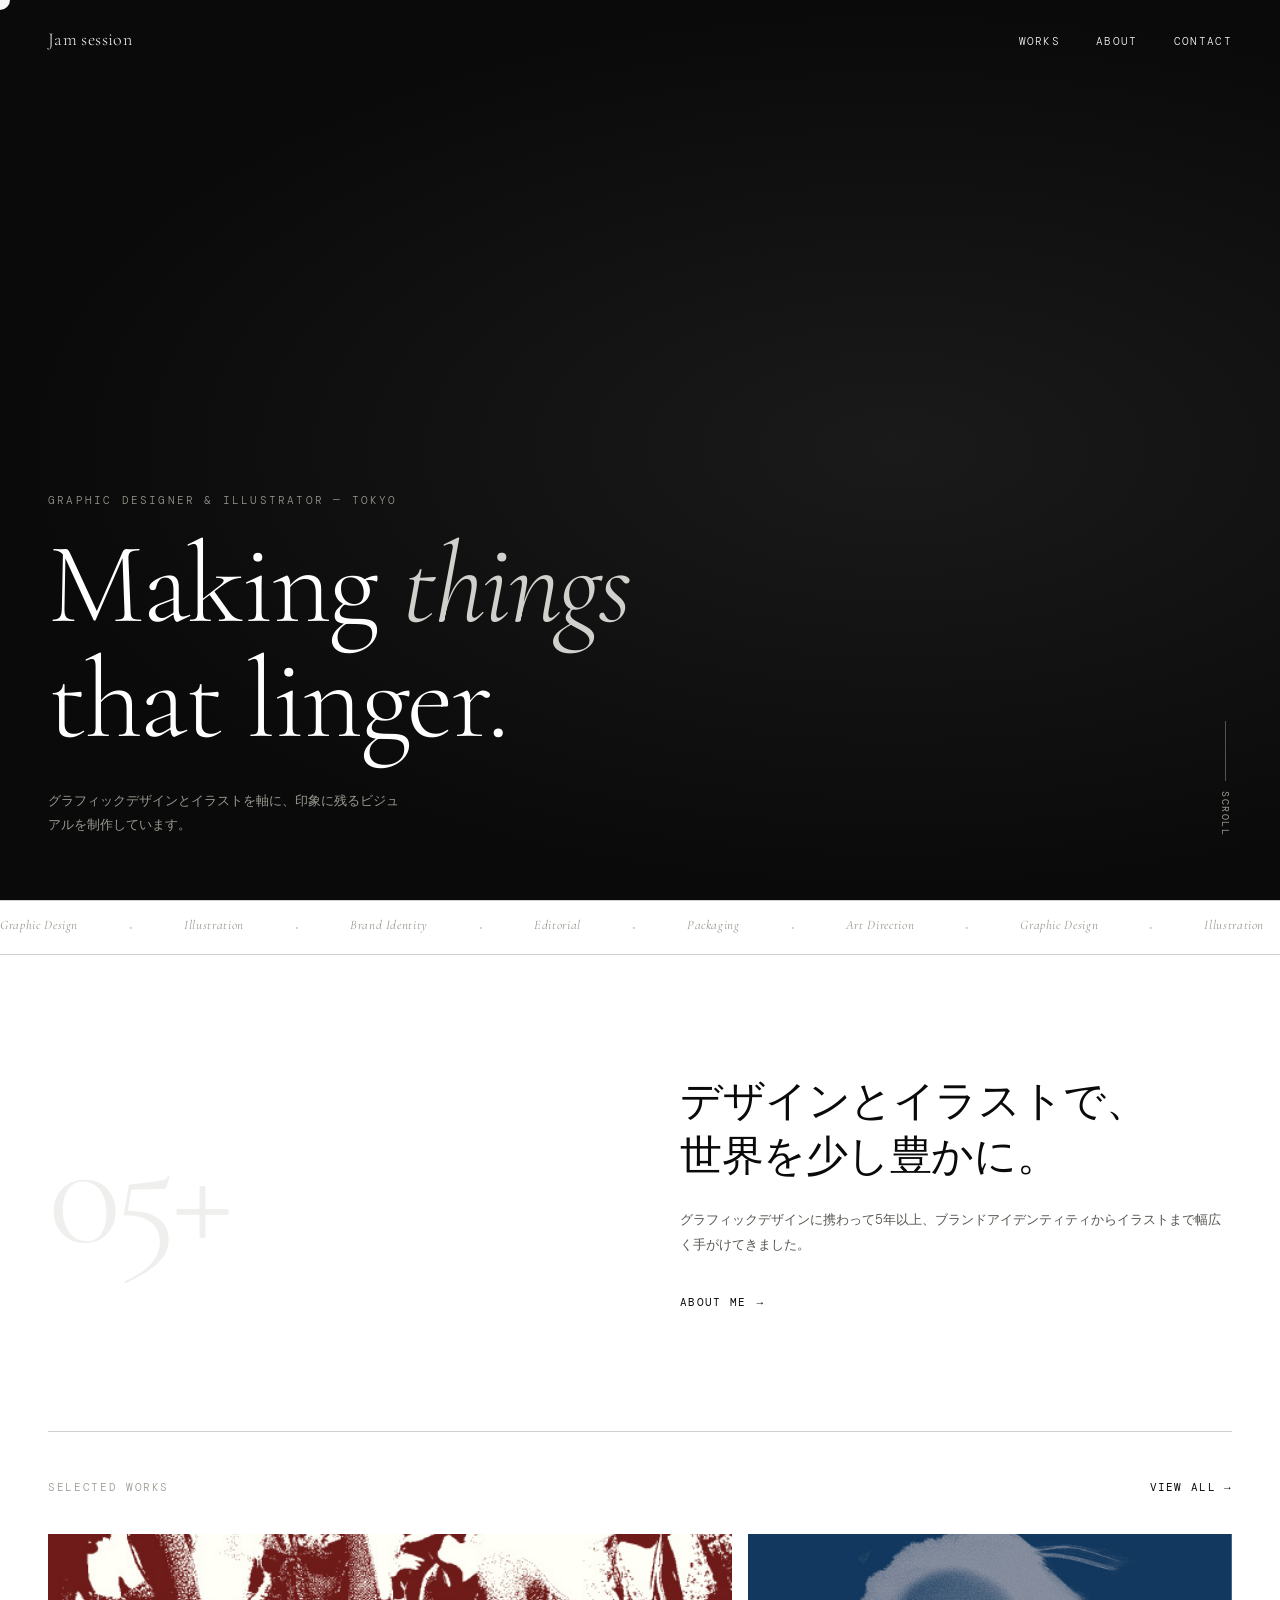
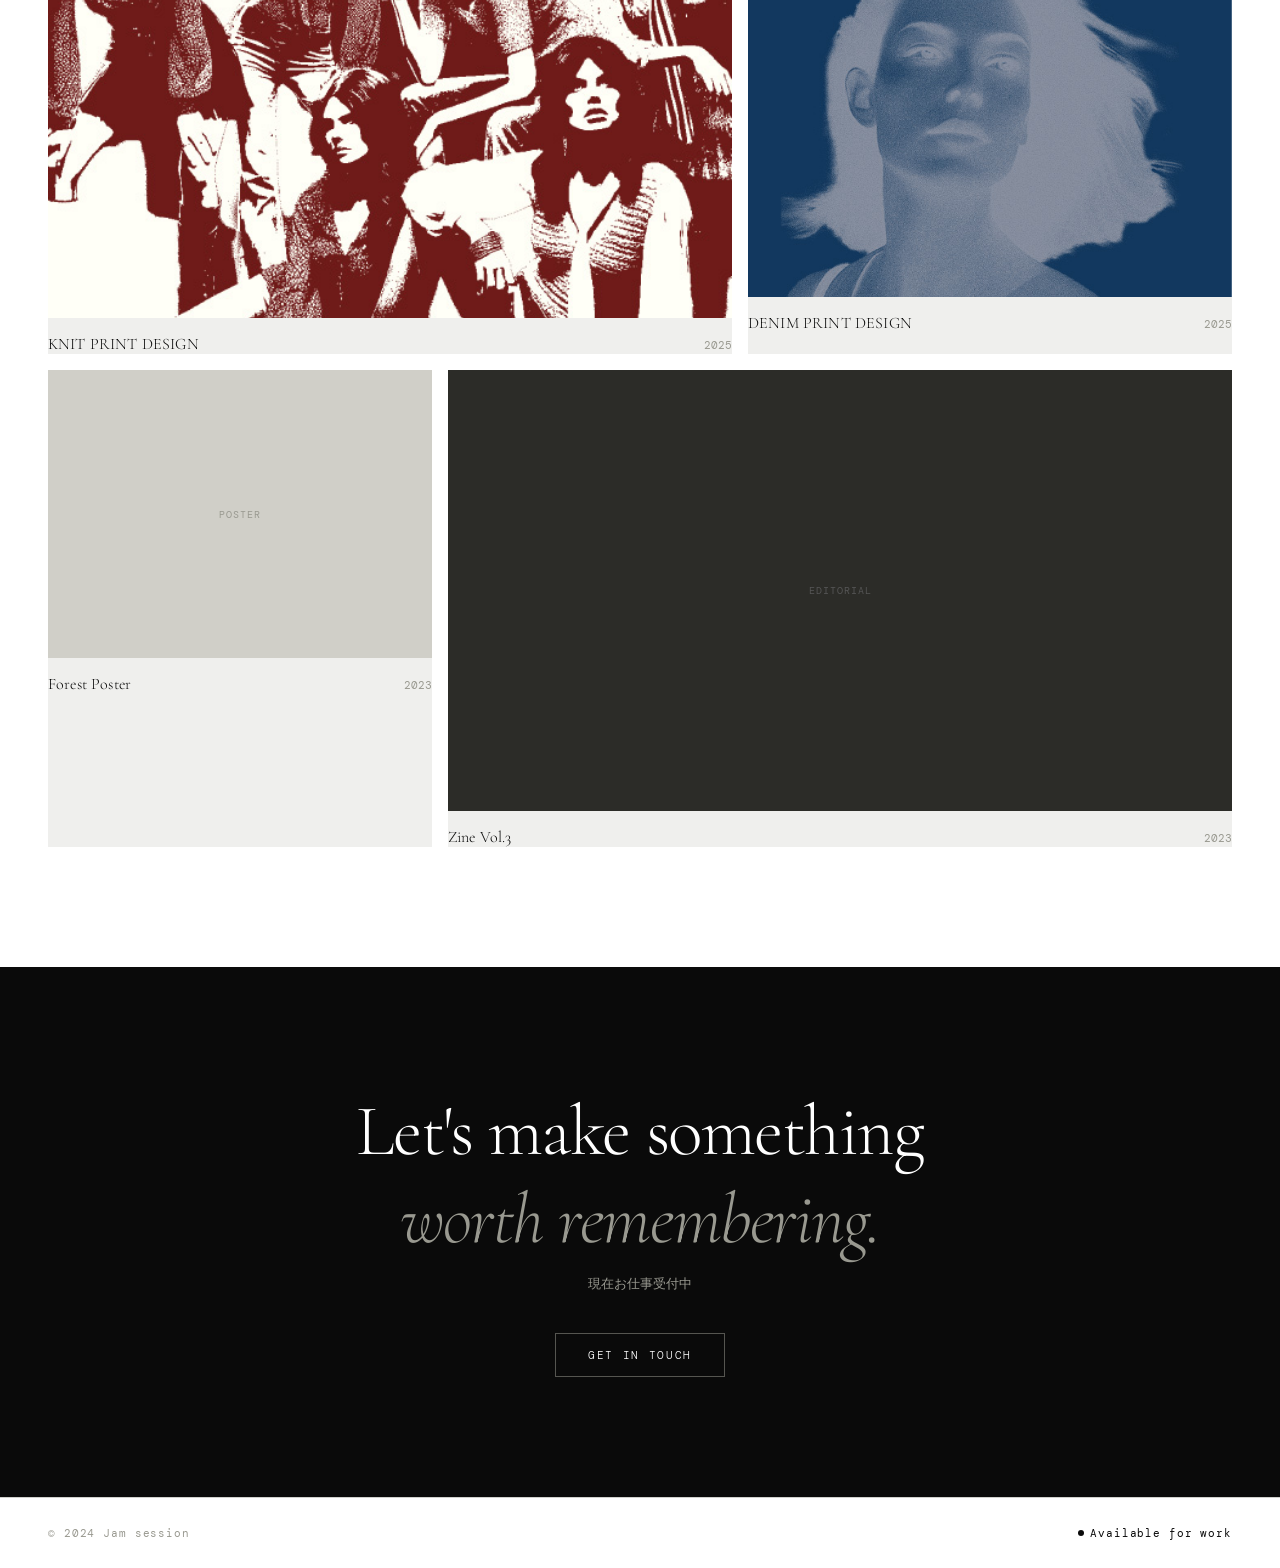
==== commit fd553dc7: "Update index.html" ====
--- a/index.html
+++ b/index.html
@@ -438,7 +438,7 @@
   <section class="hero">
     <p class="hero-eyebrow">Graphic Designer &amp; Illustrator — Tokyo</p>
     <h1 class="hero-title">Making <em>things</em><br>that linger.</h1>
-    <p class="hero-sub">グラフィックデザインとイラストを軸に、記憶に残るビジュアルを制作しています。</p>
+    <p class="hero-sub">グラフィックデザインとイラストを軸に、印象に残るビジュアルを制作しています。</p>
     <div class="hero-scroll">
       <div class="hero-scroll-line"></div>
       <span>Scroll</span>
@@ -480,7 +480,7 @@
     <div class="about-number js-scroll-reveal">05+</div>
     <div class="about-content">
       <h2 class="js-scroll-reveal">デザインとイラストで、<br>世界を少し豊かに。</h2>
-      <p class="js-scroll-reveal reveal-delay-1">フリーランスデザイナーとして5年以上、ブランドアイデンティティからイラストまで幅広く手がけています。クライアントのビジョンを視覚言語に翻訳することが仕事です。</p>
+      <p class="js-scroll-reveal reveal-delay-1">グラフィックデザインに携わって5年以上、ブランドアイデンティティからイラストまで幅広く手がけてきました。</p>
       <a href="about.html" class="text-link js-scroll-reveal reveal-delay-2">About me</a>
     </div>
   </section>
@@ -500,11 +500,11 @@
           </div>
         </div>
         <div class="work-overlay">
-          <div class="work-overlay-title">BEEDEN KNIT PRINT DESIGN</div>
-          <div class="work-overlay-cat">Graphic Design · 2025</div>
+          <div class="work-overlay-title">KNIT PRINT DESIGN</div>
+          <div class="work-overlay-cat">Illustration · 2025</div>
         </div>
         <div class="work-info">
-          <span class="work-name">BEEDEN KNIT PRINT DESIGN</span>
+          <span class="work-name">KNIT PRINT DESIGN</span>
           <span class="work-year">2025</span>
         </div>
       </a>
@@ -516,11 +516,11 @@
           </div>
         </div>
         <div class="work-overlay">
-          <div class="work-overlay-title">BEEDEN DENIM PRINT DESIGN</div>
+          <div class="work-overlay-title">DENIM PRINT DESIGN</div>
           <div class="work-overlay-cat">Illustration · 2025</div>
         </div>
         <div class="work-info">
-          <span class="work-name">BEEDEN DENIM PRINT DESIGN</span>
+          <span class="work-name">DENIM PRINT DESIGN</span>
           <span class="work-year">2025</span>
         </div>
       </a>
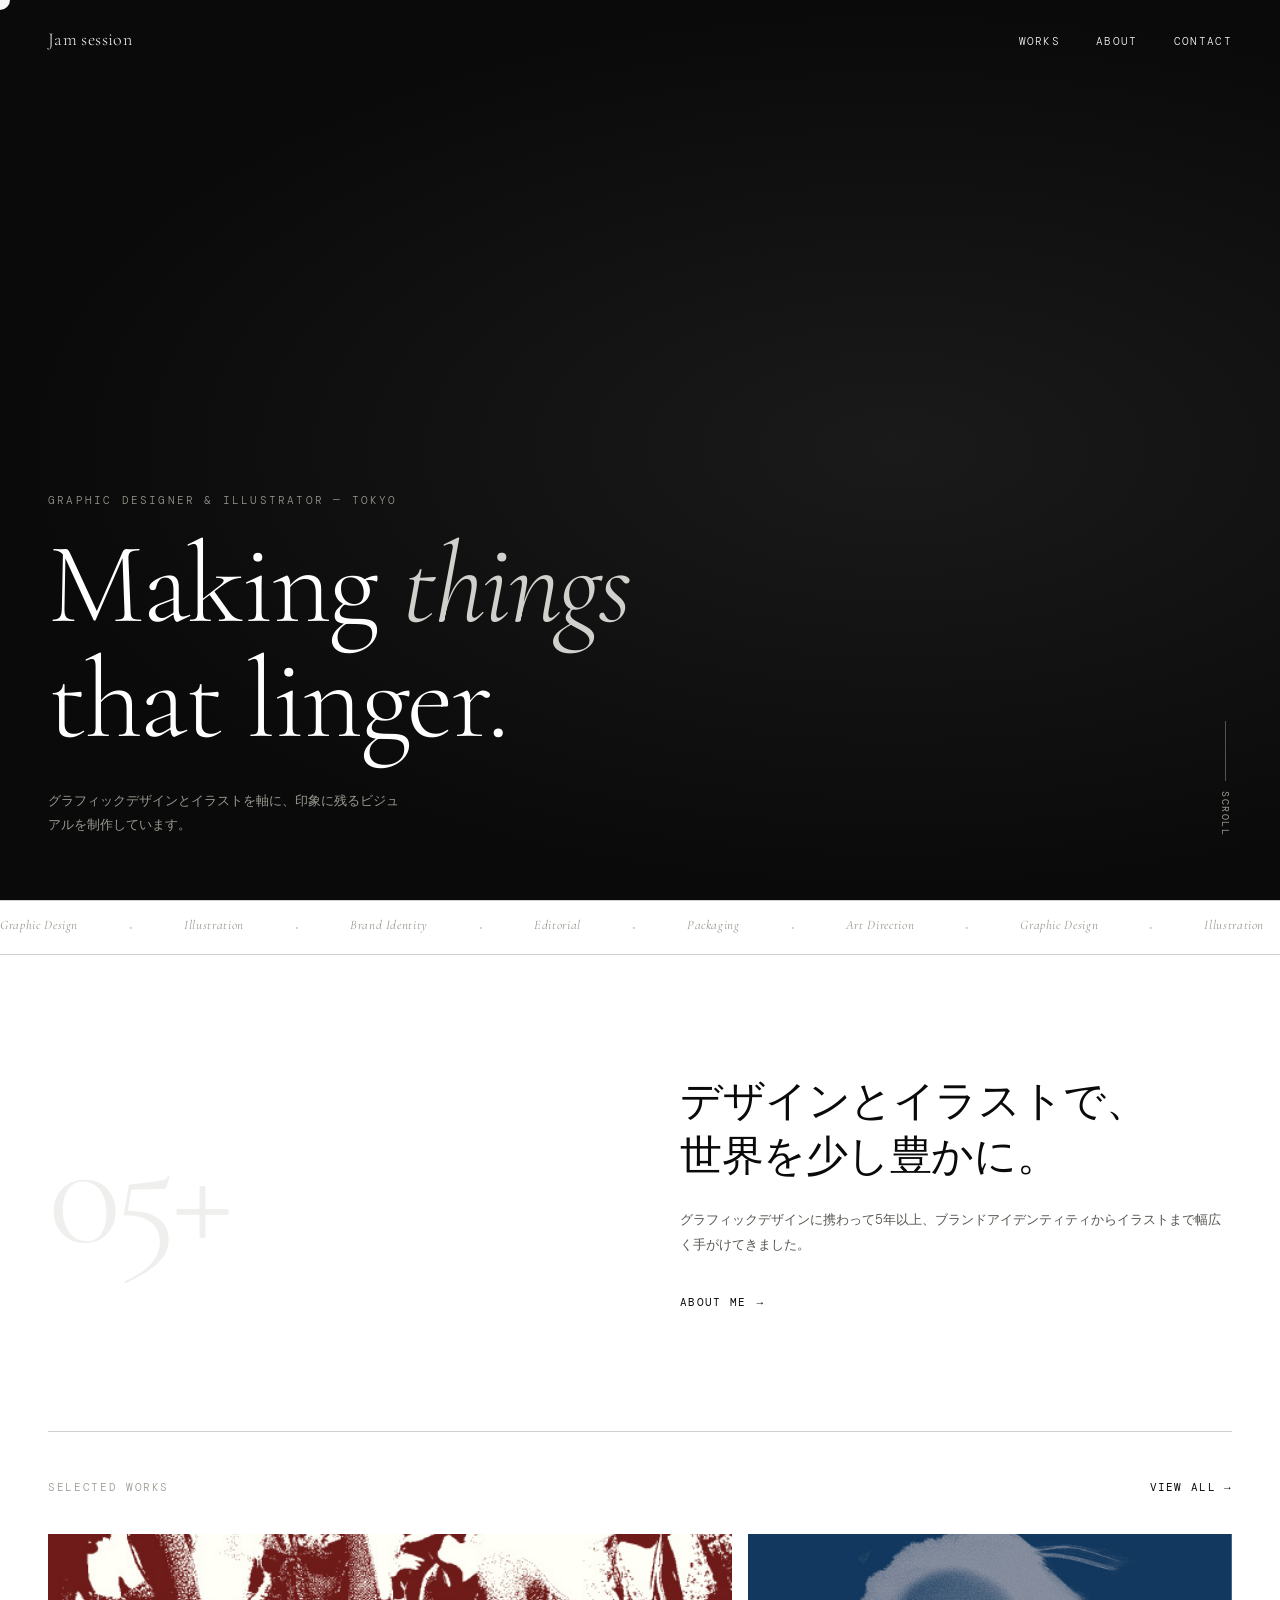
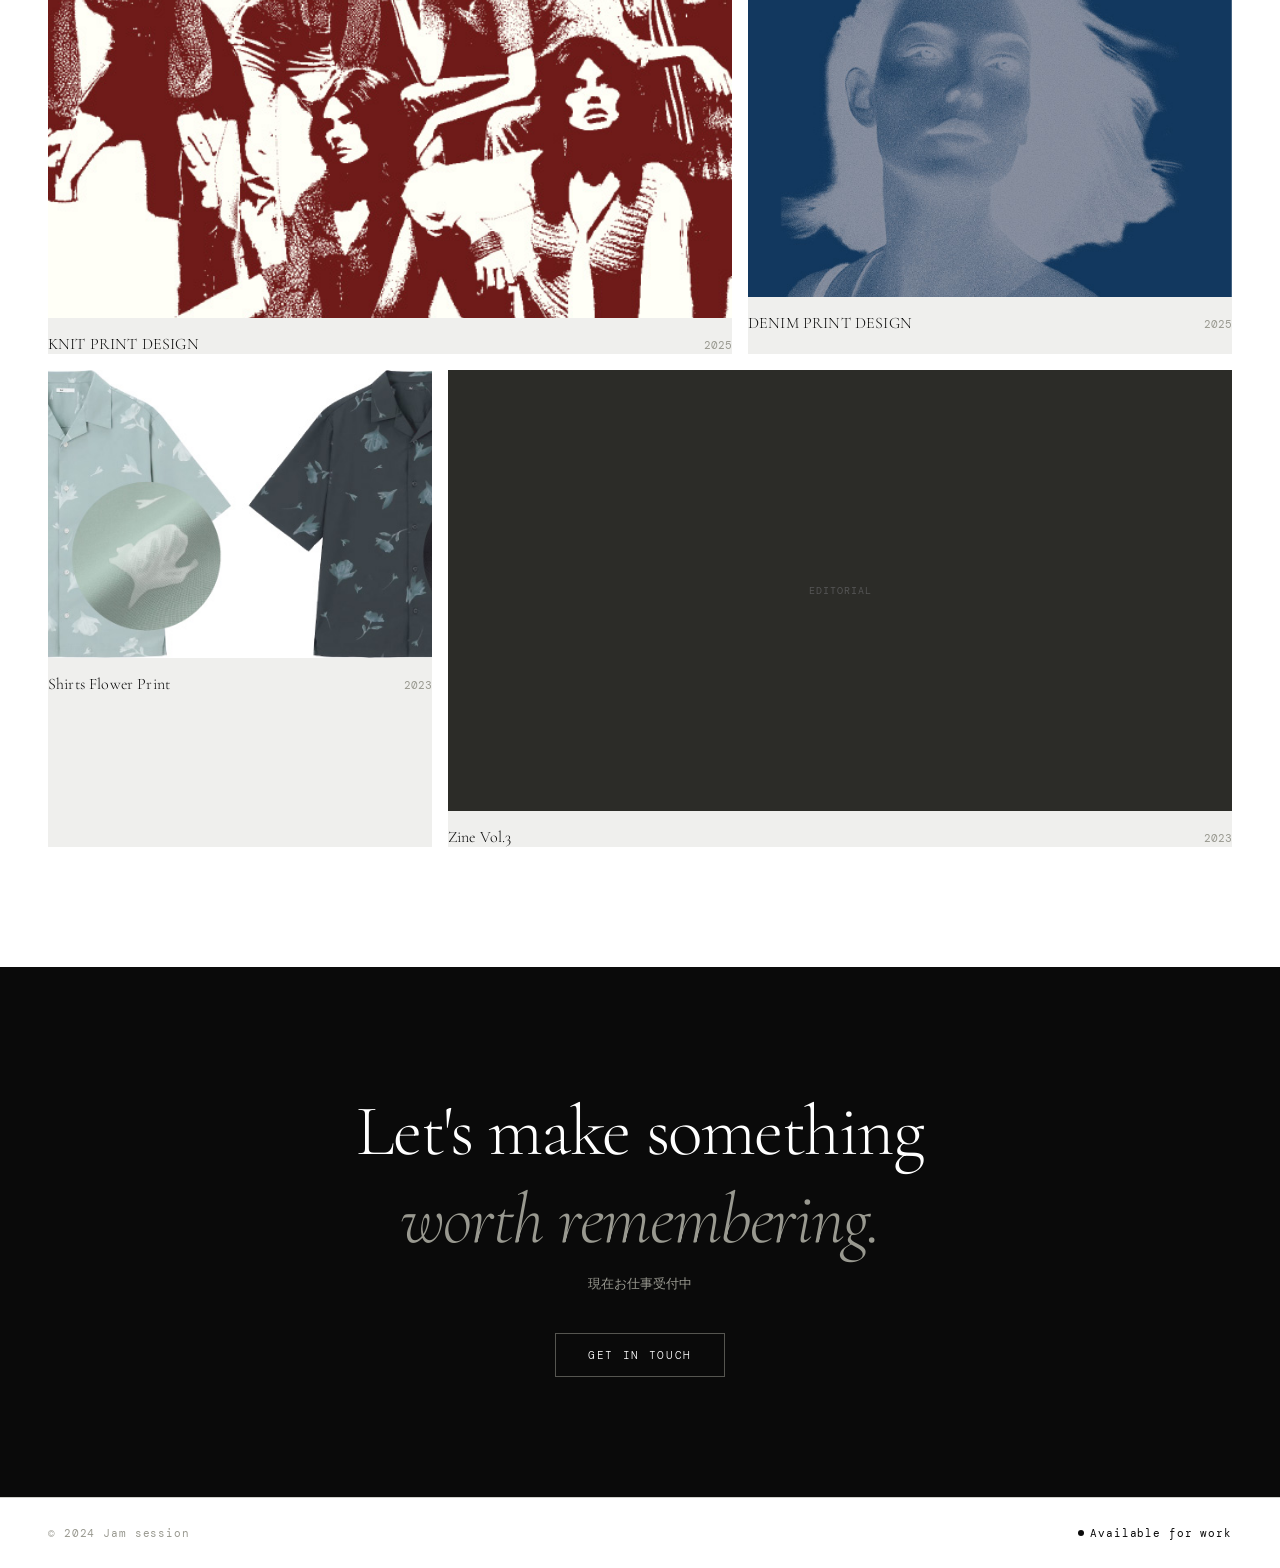
==== commit 2bb90b98: "Update index.html" ====
--- a/index.html
+++ b/index.html
@@ -528,15 +528,15 @@
       <a href="work-detail.html" class="work-card js-scroll-reveal reveal-delay-2">
         <div class="work-thumb">
           <div class="work-thumb-inner" style="background: #d0cfc8;">
-            <span class="work-thumb-label">Poster</span>
+            <img src="Images/GUshirts.jpg" alt="ILLUSTRATION">
           </div>
         </div>
         <div class="work-overlay">
-          <div class="work-overlay-title">Forest Poster</div>
+          <div class="work-overlay-title">Shirts Flower Print</div>
           <div class="work-overlay-cat">Graphic Design · 2023</div>
         </div>
         <div class="work-info">
-          <span class="work-name">Forest Poster</span>
+          <span class="work-name">Shirts Flower Print</span>
           <span class="work-year">2023</span>
         </div>
       </a>
